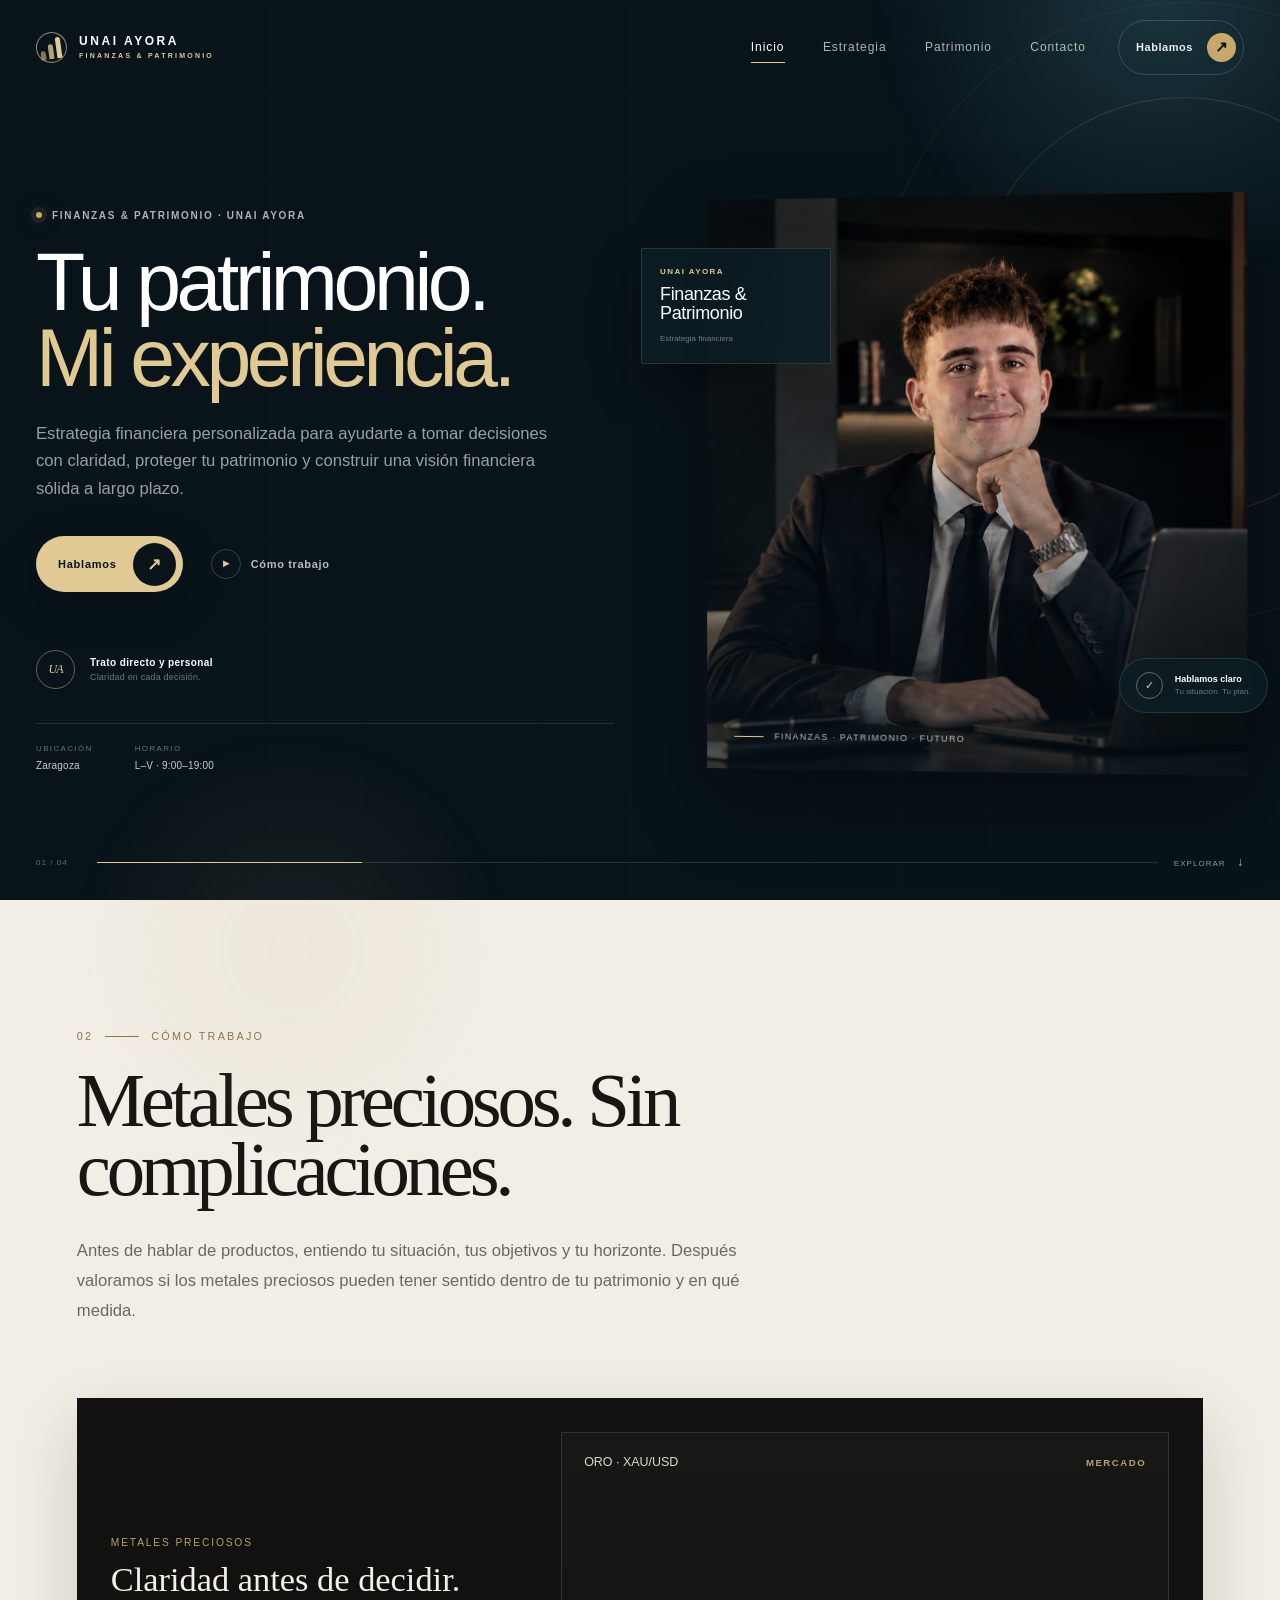
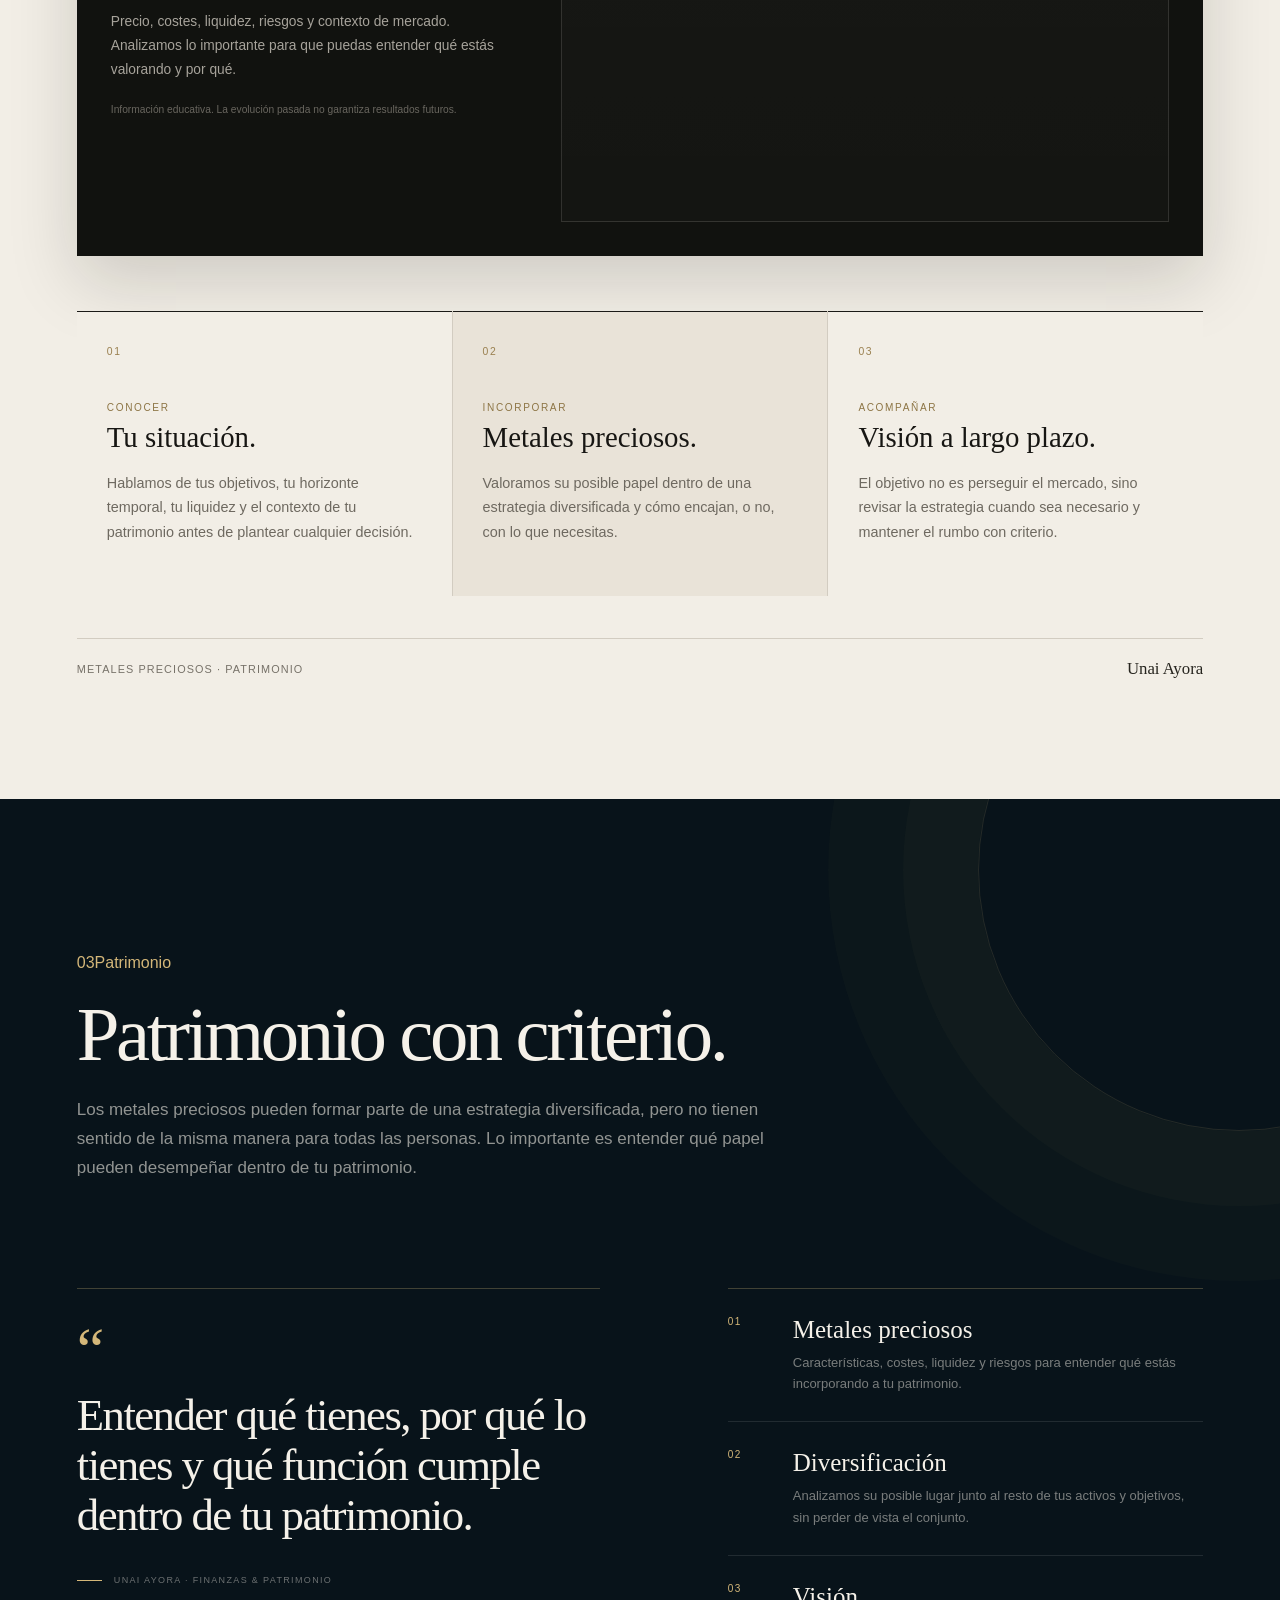
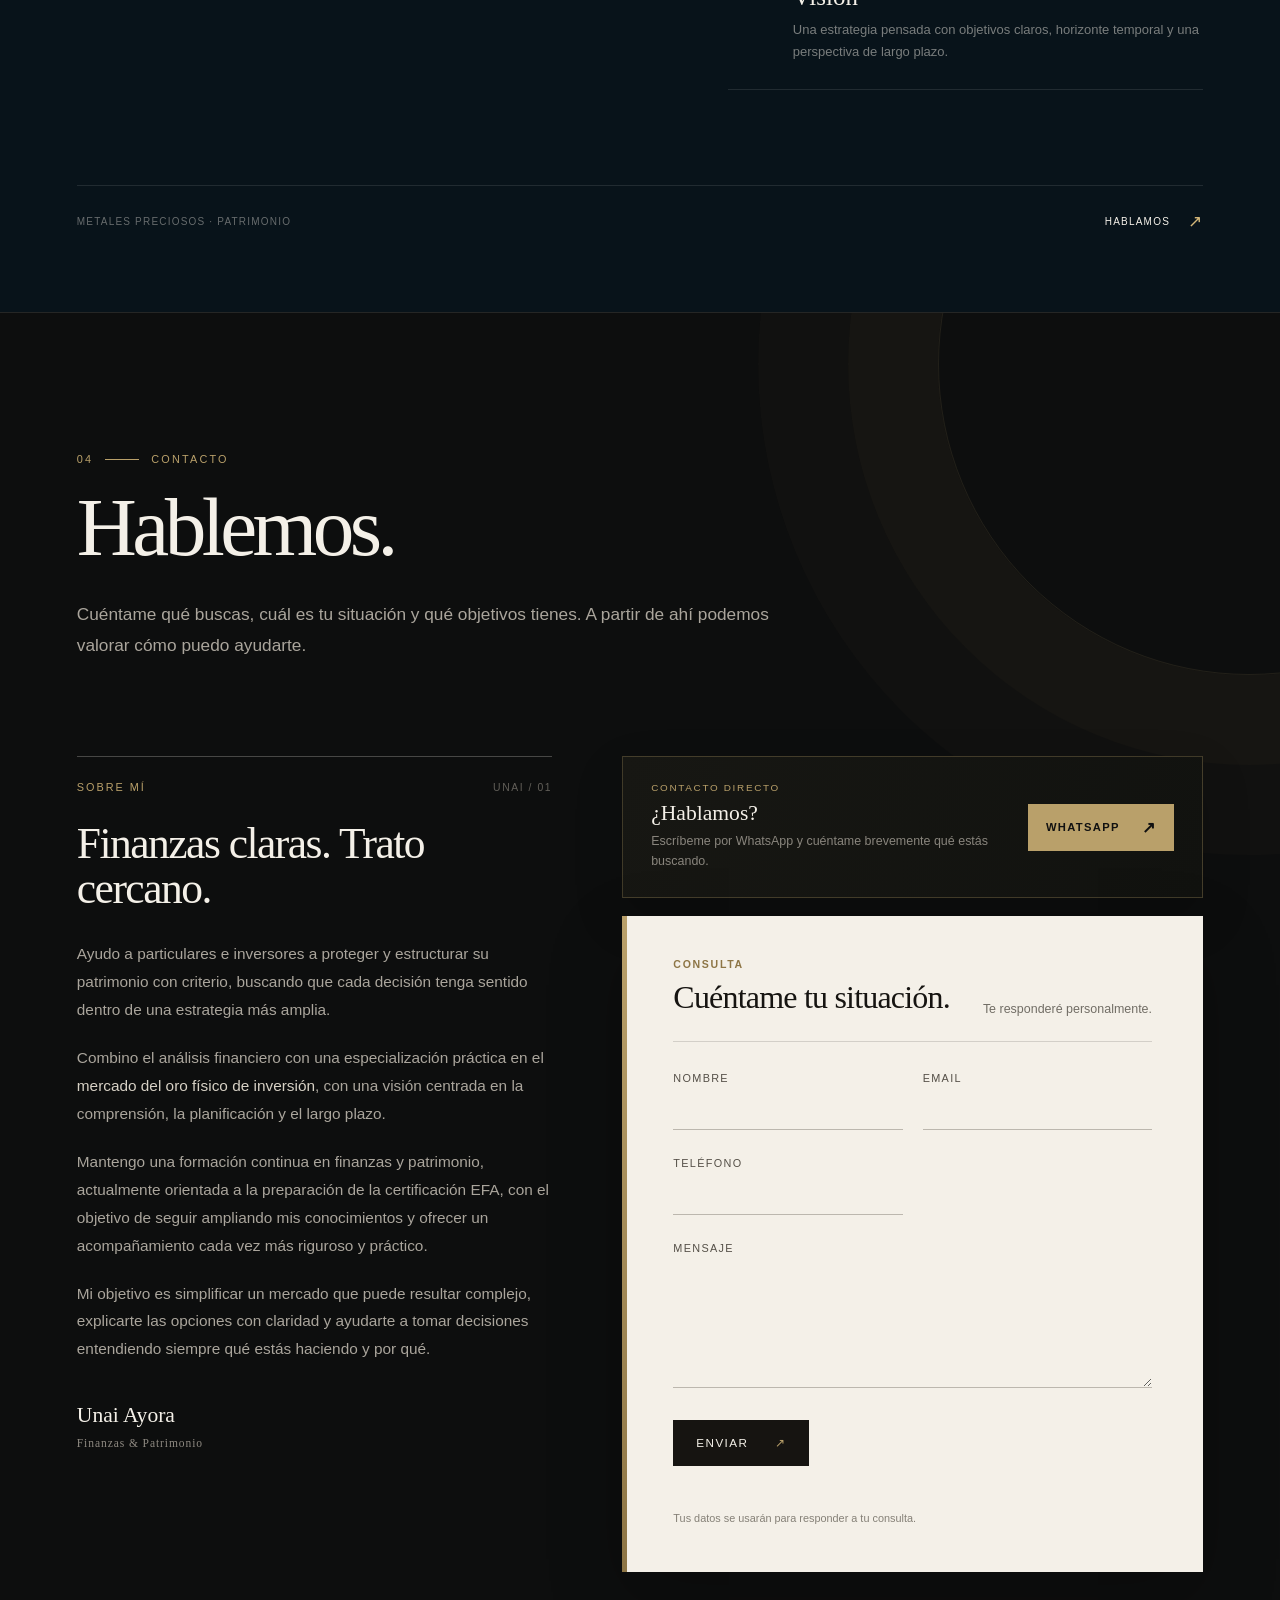
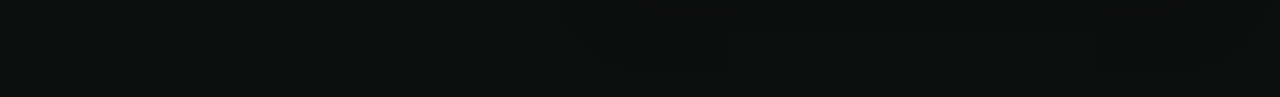
==== index.html @ b47acd5b "Update index.html" ====
<!DOCTYPE html>
 <html lang="es"><head>
   <meta charset="utf-8">
   <meta name="viewport" content="width=device-width, initial-scale=1">
  <link rel="icon" type="image/png" href="favicon.png">
  <meta name="description" content="Unai Ayora | Asesoramiento financiero y patrimonial en Zaragoza. Estrategia, patrimonio y metales preciosos con una visión clara y a largo plazo.">
<meta name="robots" content="index, follow">
<title>Unai Ayora | Asesoramiento Financiero y Patrimonial en Zaragoza</title>
   <link rel="stylesheet" href="style.css?__nv=68ccd3c342263212">
 </head>
 <body>
   <div class="page-shell">
     <header class="site-header" data-header="">
       <div class="nav-wrap">
         <a class="brand" href="#inicio" aria-label="Unai Ayora, Finanzas y Patrimonio, inicio">
           <span class="brand-mark" aria-hidden="true"><span></span><span></span><span></span></span>
           <span class="brand-copy"><strong>UNAI AYORA</strong><em>FINANZAS &amp; PATRIMONIO</em></span>
         </a>
 
         <nav class="desktop-nav" aria-label="Navegación principal">
           <a class="nav-link is-active" href="#inicio">Inicio</a>
           <a class="nav-link" href="#estrategia">Estrategia</a>
           <a class="nav-link" href="#patrimonio">Patrimonio</a>
           <a class="nav-link" href="#contacto">Contacto</a>
         </nav>
 
         <a class="nav-cta" href="#contacto">
           <span>Hablamos</span>
           <span class="cta-arrow" aria-hidden="true">↗</span>
         </a>
 
         <button class="menu-toggle" type="button" aria-label="Abrir menú" aria-expanded="false" aria-controls="mobile-menu">
           <span></span><span></span>
         </button>
       </div>
 
       <div class="mobile-menu" id="mobile-menu" aria-hidden="true">
         <a href="#inicio">Inicio</a>
         <a href="#estrategia">Estrategia</a>
         <a href="#patrimonio">Patrimonio</a>
         <a href="#contacto">Contacto</a>
         <a class="mobile-menu-cta" href="#contacto">Hablamos <span>↗</span></a>
       </div>
     </header>
 
     <main>
       <!-- NAHUI-SECTION:inicio START -->
 <section class="hero" id="inicio" aria-labelledby="hero-title"><div class="hero-glow hero-glow-one" aria-hidden="true"></div><div class="hero-glow hero-glow-two" aria-hidden="true"></div><div class="hero-grid" aria-hidden="true"></div><div class="hero-content"><div class="hero-copy"><div class="eyebrow reveal reveal-one"><span class="eyebrow-dot"></span><span>Finanzas &amp; patrimonio · Unai Ayora</span></div><h1 id="hero-title" class="reveal reveal-two">Tu patrimonio.<br><span>Mi experiencia.</span></h1><p class="hero-description reveal reveal-three">Estrategia financiera personalizada para ayudarte a tomar decisiones con claridad, proteger tu patrimonio y construir una visión financiera sólida a largo plazo.</p><div class="hero-actions reveal reveal-four"><a class="button button-primary" href="#contacto"><span>Hablamos</span><span class="button-icon" aria-hidden="true">↗</span></a><a class="text-link" href="#estrategia"><span class="play-dot" aria-hidden="true">▶</span><span>Cómo trabajo</span></a></div><div class="hero-proof reveal reveal-five"><div class="personal-signature" aria-hidden="true">UA</div><div class="proof-copy"><strong>Trato directo y personal</strong><span>Claridad en cada decisión.</span></div></div><div class="hero-info reveal reveal-five"><div><span>Ubicación</span><strong>Zaragoza</strong></div><div><span>Horario</span><strong>L–V · 9:00–19:00</strong></div></div></div><div class="hero-visual reveal reveal-visual"><div class="visual-frame"><img src="hero.png" alt="Profesional conversando de forma cercana con un cliente" loading="eager" fetchpriority="high"><div class="visual-shade" aria-hidden="true"></div><div class="visual-caption"><span class="caption-line"></span><span>Finanzas · Patrimonio · Futuro</span></div></div><div class="floating-card card-profile"><span class="profile-label">UNAI AYORA</span><strong>Finanzas &amp;<br>Patrimonio</strong><span class="profile-note">Estrategia financiera</span></div><div class="floating-card card-security"><span class="security-icon" aria-hidden="true">✓</span><div><strong>Hablamos claro</strong><span>Tu situación. Tu plan.</span></div></div><div class="visual-orbit orbit-one" aria-hidden="true"></div><div class="visual-orbit orbit-two" aria-hidden="true"></div></div></div><div class="hero-bottom reveal reveal-five"><span>01 / 04</span><div class="scroll-progress"><span></span></div><a href="#estrategia">Explorar <span>↓</span></a></div></section>
 <!-- NAHUI-SECTION:inicio END -->
 
 <!-- NAHUI-SECTION:estrategia START -->
<section id="estrategia" class="estrategia-section" aria-labelledby="estrategia-title">
  <div class="estrategia-shell">

    <div class="estrategia-header">
      <div class="estrategia-kicker">
        <span>02</span>
        <i></i>
        <span>Cómo trabajo</span>
      </div>

      <h2 id="estrategia-title">Metales preciosos. Sin complicaciones.</h2>

      <p>
        Antes de hablar de productos, entiendo tu situación, tus objetivos y tu horizonte.
        Después valoramos si los metales preciosos pueden tener sentido dentro de tu patrimonio
        y en qué medida.
      </p>
    </div>

    <div class="gold-market-card">

      <div class="gold-market-copy">
        <span class="market-label">METALES PRECIOSOS</span>

        <h3>Claridad antes de decidir.</h3>

        <p>
          Precio, costes, liquidez, riesgos y contexto de mercado.
          Analizamos lo importante para que puedas entender qué estás valorando y por qué.
        </p>

        <span class="market-note">
          Información educativa. La evolución pasada no garantiza resultados futuros.
        </span>
      </div>

      <div class="gold-chart">

        <div class="chart-head">
          <span>ORO · XAU/USD</span>
          <strong>MERCADO</strong>
        </div>

        <div class="tradingview-widget-container" style="height:100%;width:100%;">
          <div class="tradingview-widget-container__widget" style="height:100%;width:100%;"></div>

          <script type="text/javascript" src="https://s3.tradingview.com/external-embedding/embed-widget-advanced-chart.js" async>
          {
            "autosize": true,
            "symbol": "OANDA:XAUUSD",
            "interval": "W",
            "timezone": "Europe/Madrid",
            "theme": "dark",
            "style": "1",
            "locale": "es",
            "enable_publishing": false,
            "allow_symbol_change": false,
            "calendar": false,
            "hide_top_toolbar": true,
            "hide_legend": true,
            "hide_side_toolbar": true,
            "save_image": false,
            "withdateranges": false,
            "details": false,
            "hotlist": false,
            "news": false,
            "support_host": "https://www.tradingview.com"
          }
          </script>
        </div>

        <a class="chart-source" href="https://www.tradingview.com/symbols/XAUUSD/" target="_blank" rel="noopener noreferrer">
          Ver cotización completa ↗
        </a>

      </div>
    </div>

    <div class="strategy-grid">

      <article class="strategy-card">
        <span class="strategy-number">01</span>
        <p class="strategy-label">Conocer</p>
        <h3>Tu situación.</h3>
        <p>
          Hablamos de tus objetivos, tu horizonte temporal, tu liquidez y el contexto
          de tu patrimonio antes de plantear cualquier decisión.
        </p>
      </article>

      <article class="strategy-card strategy-card-featured">
        <span class="strategy-number">02</span>
        <p class="strategy-label">Incorporar</p>
        <h3>Metales preciosos.</h3>
        <p>
          Valoramos su posible papel dentro de una estrategia diversificada y cómo
          encajan, o no, con lo que necesitas.
        </p>
      </article>

      <article class="strategy-card">
        <span class="strategy-number">03</span>
        <p class="strategy-label">Acompañar</p>
        <h3>Visión a largo plazo.</h3>
        <p>
          El objetivo no es perseguir el mercado, sino revisar la estrategia cuando
          sea necesario y mantener el rumbo con criterio.
        </p>
      </article>

    </div>

    <div class="estrategia-footer">
      <span>Metales preciosos · Patrimonio</span>
      <strong>Unai Ayora</strong>
    </div>

  </div>
</section>
 <!-- NAHUI-SECTION:estrategia END -->
 
 
 
 <!-- NAHUI-SECTION:patrimonio START -->
 <section class="wealth-section" id="patrimonio" aria-labelledby="wealth-title"><div class="wealth-shell"><div class="wealth-intro"><div class="section-kicker section-kicker-light"><span>03</span><i></i><span>Patrimonio</span></div><h2 id="wealth-title">Patrimonio con criterio.</h2><p>Los metales preciosos pueden formar parte de una estrategia diversificada, pero no tienen sentido de la misma manera para todas las personas. Lo importante es entender qué papel pueden desempeñar dentro de tu patrimonio.</p></div><div class="wealth-layout"><div class="wealth-statement"><span class="statement-mark" aria-hidden="true">“</span><blockquote>Entender qué tienes, por qué lo tienes y qué función cumple dentro de tu patrimonio.</blockquote><div class="statement-author"><span></span><small>Unai Ayora · Finanzas &amp; Patrimonio</small></div></div><div class="wealth-pillars"><article class="wealth-pillar"><span>01</span><div><h3>Metales preciosos</h3><p>Características, costes, liquidez y riesgos para entender qué estás incorporando a tu patrimonio.</p></div></article><article class="wealth-pillar"><span>02</span><div><h3>Diversificación</h3><p>Analizamos su posible lugar junto al resto de tus activos y objetivos, sin perder de vista el conjunto.</p></div></article><article class="wealth-pillar"><span>03</span><div><h3>Visión</h3><p>Una estrategia pensada con objetivos claros, horizonte temporal y una perspectiva de largo plazo.</p></div></article></div></div><div class="wealth-bottom"><span>Metales preciosos · Patrimonio</span><a href="#contacto">Hablamos <b>↗</b></a></div></div></section>
 <!-- NAHUI-SECTION:patrimonio END -->
 
 
 
 <!-- NAHUI-SECTION:contacto START -->
 <section id="contacto" class="contacto-section" aria-labelledby="contacto-title"><div class="contacto-shell"><div class="contacto-heading"><div class="contacto-kicker"><span>04</span><i></i><span>Contacto</span></div><h2 id="contacto-title">Hablemos.</h2><p class="contacto-intro">Cuéntame qué buscas, cuál es tu situación y qué objetivos tienes. A partir de ahí podemos valorar cómo puedo ayudarte.</p></div><div class="contacto-grid"><article class="sobre-mi-card"><div class="sobre-mi-top"><p class="sobre-mi-label">Sobre mí</p><span class="sobre-mi-index">UNAI / 01</span></div><h3>Finanzas claras. Trato cercano.</h3><div class="bio-copy"><p>Ayudo a particulares e inversores a proteger y estructurar su patrimonio con criterio, buscando que cada decisión tenga sentido dentro de una estrategia más amplia.</p><p>Combino el análisis financiero con una especialización práctica en el <strong>mercado del oro físico de inversión</strong>, con una visión centrada en la comprensión, la planificación y el largo plazo.</p><p>Mantengo una formación continua en finanzas y patrimonio, actualmente orientada a la preparación de la certificación EFA, con el objetivo de seguir ampliando mis conocimientos y ofrecer un acompañamiento cada vez más riguroso y práctico.</p><p>Mi objetivo es simplificar un mercado que puede resultar complejo, explicarte las opciones con claridad y ayudarte a tomar decisiones entendiendo siempre qué estás haciendo y por qué.</p></div><div class="sobre-mi-signature">Unai Ayora<br><span>Finanzas &amp; Patrimonio</span></div></article><div class="contacto-right"><div class="direct-contact-card"><div><span class="direct-eyebrow">Contacto directo</span><strong>¿Hablamos?</strong><span class="direct-note">Escríbeme por WhatsApp y cuéntame brevemente qué estás buscando.</span></div><a class="whatsapp-button" href="https://wa.me/34615577982?text=Hola%20Unai%2C%20he%20visto%20tu%20web%20y%20me%20gustar%C3%ADa%20hablar%20contigo.%20Cuando%20te%20venga%20bien%2C%20podemos%20ponernos%20en%20contacto." target="_blank" rel="noopener noreferrer">WhatsApp <span aria-hidden="true">↗</span></a></div><div class="contacto-form-wrap"><div class="contacto-form-head"><div><span class="form-eyebrow">Consulta</span><h3>Cuéntame tu situación.</h3></div><span class="form-note">Te responderé personalmente.</span></div><form id="contacto-form" class="contacto-form" novalidate=""><div class="contacto-fields"><label>Nombre<input type="text" name="name" autocomplete="name" required=""></label><label>Email<input type="email" name="email" autocomplete="email" required=""></label><label>Teléfono<input type="tel" name="phone" autocomplete="tel" required=""></label><label class="contacto-message">Mensaje<textarea name="message" rows="5" required=""></textarea></label></div><input type="text" name="website" tabindex="-1" autocomplete="off" aria-hidden="true" class="contacto-honeypot"><button type="submit" class="contacto-submit">Enviar <span aria-hidden="true">↗</span></button><p class="contacto-status" id="contacto-status" role="status" aria-live="polite"></p><p class="contacto-legal">Tus datos se usarán para responder a tu consulta.</p></form></div></div></div></div></section>
 <!-- NAHUI-SECTION:contacto END -->
 
 </main>
   </div>
   <script type="application/ld+json">
{
  "@context": "https://schema.org",
  "@type": "FinancialService",
  "name": "Unai Ayora | Finanzas & Patrimonio",
  "url": "https://unaiayora.com/",
  "description": "Asesoramiento financiero y patrimonial en Zaragoza, con atención presencial y online.",
  "areaServed": {
    "@type": "City",
    "name": "Zaragoza"
  },
  "serviceType": [
    "Asesoramiento financiero",
    "Planificación patrimonial",
    "Metales preciosos"
  ]
}
</script>
   <script src="script.js"></script>

</body>
</html>
---- style.css ----
:root {
  --ink: #08131a;
  --ink-soft: #10232c;
  --cream: #f3f0e9;
  --paper: #fbfaf6;
  --white: #ffffff;
  --muted: #9da8aa;
  --muted-dark: #607076;
  --gold: #c8a86a;
  --gold-light: #e0c993;
  --line: rgba(255, 255, 255, .12);
  --ease: cubic-bezier(.22, 1, .36, 1);
  --ease-soft: cubic-bezier(.16, 1, .3, 1);
}

* { box-sizing: border-box; }
html { scroll-behavior: smooth; }
body {
  margin: 0;
  min-width: 320px;
  background: var(--ink);
  color: var(--white);
  font-family: Inter, ui-sans-serif, -apple-system, BlinkMacSystemFont, "Segoe UI", sans-serif;
  -webkit-font-smoothing: antialiased;
}
body, a, button { -webkit-tap-highlight-color: transparent; }
a { color: inherit; text-decoration: none; }
button { font: inherit; }

.page-shell { min-height: 100vh; overflow: hidden; background: var(--ink); }
.site-header {
  position: absolute;
  z-index: 30;
  inset: 0 0 auto;
  width: 100%;
  transition: background .4s ease, backdrop-filter .4s ease, border-color .4s ease;
  border-bottom: 1px solid transparent;
}
.site-header.is-scrolled {
  position: fixed;
  background: rgba(8, 19, 26, .82);
  backdrop-filter: blur(20px);
  border-bottom-color: rgba(255,255,255,.08);
}
.nav-wrap {
  width: min(1440px, calc(100% - 72px));
  min-height: 94px;
  margin: 0 auto;
  display: flex;
  align-items: center;
  justify-content: space-between;
  gap: 32px;
}
.brand { display: inline-flex; align-items: center; gap: 12px; flex-shrink: 0; }
.brand-mark { width: 31px; height: 31px; position: relative; display: inline-flex; align-items: flex-end; gap: 3px; padding: 3px; border: 1px solid rgba(224,201,147,.65); border-radius: 50%; transform: rotate(-8deg); }
.brand-mark span { width: 5px; display: block; border-radius: 4px 4px 1px 1px; background: var(--gold-light); }
.brand-mark span:nth-child(1) { height: 9px; opacity: .55; }
.brand-mark span:nth-child(2) { height: 15px; opacity: .78; }
.brand-mark span:nth-child(3) { height: 21px; }
.brand-copy { display: flex; flex-direction: column; line-height: 1; letter-spacing: .16em; }
.brand-copy strong { font-size: 12px; font-weight: 700; }
.brand-copy em { margin-top: 5px; font-style: normal; color: var(--gold-light); font-size: 7px; font-weight: 600; letter-spacing: .32em; }

.desktop-nav { display: flex; align-items: center; gap: clamp(22px, 3vw, 48px); margin-left: auto; }
.nav-link { position: relative; padding: 38px 0; color: rgba(255,255,255,.68); font-size: 12px; font-weight: 500; letter-spacing: .08em; transition: color .3s ease; }
.nav-link::after { content: ""; position: absolute; left: 0; right: 100%; bottom: 29px; height: 1px; background: var(--gold-light); transition: right .4s var(--ease); }
.nav-link:hover, .nav-link.is-active { color: #fff; }
.nav-link.is-active::after, .nav-link:hover::after { right: 0; }
.nav-cta { display: inline-flex; align-items: center; gap: 14px; padding: 12px 7px 12px 17px; border: 1px solid rgba(255,255,255,.16); border-radius: 999px; color: rgba(255,255,255,.92); font-size: 11px; font-weight: 600; letter-spacing: .05em; transition: border-color .3s ease, background .3s ease, transform .3s var(--ease); }
.nav-cta:hover { border-color: rgba(224,201,147,.55); background: rgba(255,255,255,.05); transform: translateY(-2px); }
.cta-arrow { width: 29px; height: 29px; display: grid; place-items: center; border-radius: 50%; background: var(--gold); color: var(--ink); font-size: 15px; transition: transform .35s var(--ease); }
.nav-cta:hover .cta-arrow { transform: rotate(45deg); }
.menu-toggle { display: none; width: 43px; height: 43px; border: 1px solid rgba(255,255,255,.16); border-radius: 50%; background: rgba(255,255,255,.04); color: white; align-items: center; justify-content: center; flex-direction: column; gap: 5px; cursor: pointer; }
.menu-toggle span { width: 15px; height: 1px; background: #fff; transition: transform .35s var(--ease); }
.menu-toggle.is-open span:first-child { transform: translateY(3px) rotate(45deg); }
.menu-toggle.is-open span:last-child { transform: translateY(-3px) rotate(-45deg); }
.mobile-menu { display: none; }

.hero { position: relative; min-height: 100svh; display: flex; align-items: center; padding: 135px 0 68px; isolation: isolate; }
.hero-content { position: relative; z-index: 4; width: min(1440px, calc(100% - 72px)); margin: 0 auto; display: grid; grid-template-columns: minmax(0, .93fr) minmax(480px, .87fr); align-items: center; gap: clamp(44px, 7vw, 116px); }
.hero-copy { padding: 20px 0 12px; }
.eyebrow { display: inline-flex; align-items: center; gap: 10px; color: rgba(255,255,255,.68); font-size: 10px; font-weight: 600; letter-spacing: .17em; text-transform: uppercase; }
.eyebrow-dot { width: 6px; height: 6px; border-radius: 50%; background: var(--gold); box-shadow: 0 0 0 5px rgba(200,168,106,.09), 0 0 18px rgba(200,168,106,.5); }
h1 { max-width: 760px; margin: 23px 0 23px; font-size: clamp(54px, 6.3vw, 98px); line-height: .94; font-weight: 450; letter-spacing: -.055em; }
h1 span { color: var(--gold-light); font-weight: 350; }
.hero-description { max-width: 535px; margin: 0; color: rgba(236,241,239,.64); font-size: clamp(15px, 1.3vw, 18px); line-height: 1.65; font-weight: 350; }
.hero-actions { display: flex; align-items: center; gap: 28px; margin-top: 34px; }
.button { display: inline-flex; align-items: center; gap: 16px; min-height: 56px; padding: 5px 7px 5px 22px; border-radius: 999px; font-size: 11px; font-weight: 700; letter-spacing: .07em; transition: transform .4s var(--ease), box-shadow .4s ease; }
.button-primary { background: var(--gold-light); color: var(--ink); box-shadow: 0 15px 45px rgba(0,0,0,.18); }
.button-primary:hover { transform: translateY(-4px); box-shadow: 0 20px 55px rgba(0,0,0,.3); }
.button-icon { width: 43px; height: 43px; display: grid; place-items: center; border-radius: 50%; background: var(--ink); color: var(--gold-light); font-size: 17px; transition: transform .4s var(--ease); }
.button-primary:hover .button-icon { transform: rotate(45deg); }
.text-link { display: inline-flex; align-items: center; gap: 10px; color: rgba(255,255,255,.72); font-size: 11px; font-weight: 600; letter-spacing: .06em; transition: color .3s ease; }
.text-link:hover { color: #fff; }
.play-dot { width: 30px; height: 30px; display: grid; place-items: center; border: 1px solid rgba(255,255,255,.2); border-radius: 50%; color: var(--gold-light); font-size: 8px; padding-left: 2px; transition: background .3s ease, transform .3s var(--ease); }
.text-link:hover .play-dot { background: rgba(255,255,255,.08); transform: scale(1.08); }
.hero-proof { display: flex; align-items: center; gap: 15px; margin-top: 65px; }
.proof-avatars { display: flex; padding-left: 2px; }
.avatar { width: 29px; height: 29px; margin-left: -5px; border: 2px solid var(--ink); border-radius: 50%; background-size: cover; background-position: center; }
.avatar:first-child { margin-left: 0; }
.avatar-a { background-image: url("https://images.pexels.com/photos/3769021/pexels-photo-3769021.jpeg?auto=compress&cs=tinysrgb&w=120&h=120&fit=crop"); }
.avatar-b { background-image: url("https://images.pexels.com/photos/2379004/pexels-photo-2379004.jpeg?auto=compress&cs=tinysrgb&w=120&h=120&fit=crop"); }
.avatar-c { background-image: url("https://images.pexels.com/photos/3769021/pexels-photo-3769021.jpeg?auto=compress&cs=tinysrgb&w=120&h=120&fit=crop"); filter: sepia(.25); }
.avatar-more { display: grid; place-items: center; background: #20333a; color: var(--gold-light); font-size: 10px; }
.proof-copy { display: flex; flex-direction: column; gap: 4px; }
.proof-copy strong { font-size: 10px; font-weight: 650; letter-spacing: .04em; }
.proof-copy span { color: rgba(255,255,255,.42); font-size: 9px; letter-spacing: .02em; }

.hero-visual { position: relative; min-height: min(660px, 67vh); display: flex; align-items: center; justify-content: flex-end; }
.visual-frame { position: relative; width: min(100%, 590px); height: min(620px, 64vh); min-height: 500px; overflow: hidden; border-radius: 2px; background: #17272e; box-shadow: 0 35px 80px rgba(0,0,0,.3); transform: perspective(1000px) rotateY(-3deg); transition: transform 1s var(--ease); }
.hero-visual:hover .visual-frame { transform: perspective(1000px) rotateY(0deg) translateY(-4px); }
.visual-frame img { width: 100%; height: 100%; display: block; object-fit: cover; object-position: 58% center; filter: saturate(.75) contrast(1.02); transform: scale(1.04); transition: transform 1.5s var(--ease), filter 1s ease; }
.hero-visual:hover .visual-frame img { transform: scale(1.08); filter: saturate(.88) contrast(1.03); }
.visual-shade { position: absolute; inset: 0; background: linear-gradient(180deg, rgba(8,19,26,.05) 30%, rgba(8,19,26,.68) 100%), linear-gradient(90deg, rgba(8,19,26,.22), transparent 45%); }
.visual-caption { position: absolute; right: 28px; bottom: 28px; left: 28px; display: flex; align-items: center; gap: 11px; color: rgba(255,255,255,.72); font-size: 9px; letter-spacing: .15em; text-transform: uppercase; }
.caption-line { width: 30px; height: 1px; background: var(--gold-light); }
.floating-card { position: absolute; z-index: 3; border: 1px solid rgba(255,255,255,.12); background: rgba(12,29,36,.88); backdrop-filter: blur(18px); box-shadow: 0 22px 50px rgba(0,0,0,.3); }
.card-growth { top: 11%; left: -62px; width: 205px; padding: 17px 18px 14px; border-radius: 2px; animation: float-a 6s ease-in-out infinite; }
.card-topline { display: flex; justify-content: space-between; align-items: center; color: rgba(255,255,255,.46); font-size: 8px; letter-spacing: .12em; text-transform: uppercase; }
.status-dot { width: 5px; height: 5px; border-radius: 50%; background: #9bc2a3; box-shadow: 0 0 10px #9bc2a3; }
.card-growth strong { display: block; margin-top: 10px; color: var(--gold-light); font-size: 31px; line-height: 1; font-weight: 450; letter-spacing: -.04em; }
.card-growth > span { display: block; margin-top: 5px; color: rgba(255,255,255,.4); font-size: 8px; }
.mini-chart { display: flex; align-items: flex-end; gap: 4px; height: 26px; margin-top: 12px; }
.mini-chart span { width: 100%; border-radius: 2px 2px 0 0; background: linear-gradient(180deg, rgba(224,201,147,.85), rgba(224,201,147,.12)); }
.mini-chart span:nth-child(1) { height: 30%; }.mini-chart span:nth-child(2) { height: 44%; }.mini-chart span:nth-child(3) { height: 37%; }.mini-chart span:nth-child(4) { height: 57%; }.mini-chart span:nth-child(5) { height: 50%; }.mini-chart span:nth-child(6) { height: 75%; }.mini-chart span:nth-child(7) { height: 100%; }
.card-security { right: -24px; bottom: 12%; display: flex; align-items: center; gap: 12px; padding: 13px 16px; border-radius: 999px; animation: float-b 7s ease-in-out infinite; }
.security-icon { width: 27px; height: 27px; display: grid; place-items: center; border: 1px solid rgba(224,201,147,.45); border-radius: 50%; color: var(--gold-light); font-size: 11px; }
.card-security div { display: flex; flex-direction: column; gap: 3px; }
.card-security strong { font-size: 9px; font-weight: 650; }
.card-security span:not(.security-icon) { color: rgba(255,255,255,.4); font-size: 8px; }
.visual-orbit { position: absolute; z-index: -1; border: 1px solid rgba(224,201,147,.16); border-radius: 50%; pointer-events: none; }
.orbit-one { width: 420px; height: 420px; right: -150px; top: -85px; }
.orbit-two { width: 620px; height: 620px; right: -255px; top: -180px; border-color: rgba(224,201,147,.07); }

.hero-glow { position: absolute; z-index: -3; border-radius: 50%; pointer-events: none; filter: blur(3px); }
.hero-glow-one { width: 600px; height: 600px; top: -300px; right: -180px; background: radial-gradient(circle, rgba(41,79,88,.55), transparent 67%); }
.hero-glow-two { width: 480px; height: 480px; bottom: -290px; left: 4%; background: radial-gradient(circle, rgba(200,168,106,.09), transparent 65%); }
.hero-grid { position: absolute; inset: 0; z-index: -2; opacity: .23; background-image: linear-gradient(rgba(255,255,255,.04) 1px, transparent 1px), linear-gradient(90deg, rgba(255,255,255,.04) 1px, transparent 1px); background-size: 90px 90px; mask-image: linear-gradient(90deg, transparent, #000 20%, #000 80%, transparent); }

.hero-bottom { position: absolute; z-index: 4; left: max(36px, calc((100% - 1440px) / 2)); right: max(36px, calc((100% - 1440px) / 2)); bottom: 31px; display: grid; grid-template-columns: 45px 1fr auto; align-items: center; gap: 16px; color: rgba(255,255,255,.38); font-size: 8px; letter-spacing: .13em; text-transform: uppercase; }
.scroll-progress { height: 1px; background: rgba(255,255,255,.12); }
.scroll-progress span { display: block; width: 25%; height: 1px; background: var(--gold-light); }
.hero-bottom a { color: rgba(255,255,255,.56); transition: color .3s ease; }
.hero-bottom a:hover { color: #fff; }
.hero-bottom a span { margin-left: 8px; color: var(--gold-light); font-size: 12px; }

.reveal { opacity: 0; transform: translateY(25px); animation: reveal-up 1s var(--ease) forwards; }
.reveal-one { animation-delay: .15s; }.reveal-two { animation-delay: .27s; }.reveal-three { animation-delay: .4s; }.reveal-four { animation-delay: .53s; }.reveal-five { animation-delay: .67s; }
.reveal-visual { opacity: 0; transform: translateX(45px) scale(.98); animation: reveal-visual 1.2s var(--ease) .3s forwards; }
@keyframes reveal-up { to { opacity: 1; transform: translateY(0); } }
@keyframes reveal-visual { to { opacity: 1; transform: translateX(0) scale(1); } }
@keyframes float-a { 0%,100% { transform: translateY(0) rotate(0); } 50% { transform: translateY(-9px) rotate(.6deg); } }
@keyframes float-b { 0%,100% { transform: translateY(0); } 50% { transform: translateY(8px); } }

@media (max-width: 1120px) {
  .nav-wrap, .hero-content { width: min(100% - 48px, 1440px); }
  .desktop-nav { gap: 24px; }
  .nav-cta { display: none; }
  .hero-content { grid-template-columns: minmax(0, .9fr) minmax(390px, .8fr); gap: 45px; }
  .card-growth { left: -28px; }
  .card-security { right: -12px; }
}

@media (max-width: 820px) {
  .nav-wrap { min-height: 78px; }
  .desktop-nav { display: none; }
  .menu-toggle { display: flex; }
  .mobile-menu { position: absolute; top: 78px; left: 16px; right: 16px; display: flex; flex-direction: column; padding: 10px; border: 1px solid rgba(255,255,255,.1); border-radius: 4px; background: rgba(8,19,26,.96); backdrop-filter: blur(22px); box-shadow: 0 25px 70px rgba(0,0,0,.3); opacity: 0; pointer-events: none; transform: translateY(-8px); transition: opacity .3s ease, transform .4s var(--ease); }
  .mobile-menu.is-open { opacity: 1; pointer-events: auto; transform: translateY(0); }
  .mobile-menu a { padding: 15px 14px; color: rgba(255,255,255,.72); font-size: 12px; border-bottom: 1px solid rgba(255,255,255,.06); }
  .mobile-menu a:last-child { border-bottom: 0; }
  .mobile-menu-cta { margin-top: 6px; color: var(--ink) !important; background: var(--gold-light); border-radius: 2px; font-weight: 700; }
  .mobile-menu-cta span { float: right; font-size: 16px; }
  .hero { padding: 115px 0 72px; align-items: flex-start; }
  .hero-content { grid-template-columns: 1fr; width: min(100% - 40px, 680px); gap: 58px; }
  h1 { font-size: clamp(50px, 12vw, 78px); }
  .hero-description { max-width: 590px; }
  .hero-proof { margin-top: 46px; }
  .hero-visual { width: calc(100% + 20px); margin-left: -10px; min-height: 480px; }
  .visual-frame { width: 100%; height: min(620px, 65vh); min-height: 480px; transform: none; }
  .hero-visual:hover .visual-frame { transform: none; }
  .card-growth { left: -8px; top: 8%; }
  .card-security { right: -8px; bottom: 10%; }
  .hero-bottom { display: none; }
}

@media (max-width: 520px) {
  .nav-wrap { width: calc(100% - 32px); }
  .hero-content { width: calc(100% - 32px); }
  .hero { padding-top: 108px; }
  .eyebrow { font-size: 8px; }
  h1 { margin-top: 18px; font-size: clamp(46px, 14vw, 66px); }
  .hero-description { font-size: 14px; line-height: 1.6; }
  .hero-actions { align-items: flex-start; flex-direction: column; gap: 20px; margin-top: 28px; }
  .button { width: max-content; }
  .hero-proof { align-items: flex-start; }
  .proof-copy span { max-width: 220px; line-height: 1.4; }
  .hero-visual { min-height: 390px; margin-top: -4px; }
  .visual-frame { min-height: 390px; height: 54vh; }
  .card-growth { width: 174px; left: -5px; padding: 13px 14px 11px; }
  .card-growth strong { font-size: 26px; }
  .card-security { right: -5px; max-width: 205px; padding: 10px 12px; }
  .card-security strong { font-size: 8px; }
  .card-security span:not(.security-icon) { font-size: 7px; }
  .visual-caption { right: 17px; bottom: 18px; left: 17px; font-size: 7px; }
  .orbit-one { width: 300px; height: 300px; right: -140px; top: -50px; }
  .orbit-two { width: 460px; height: 460px; right: -220px; top: -130px; }
}

@media (prefers-reduced-motion: reduce) {
  html { scroll-behavior: auto; }
  *, *::before, *::after { animation-duration: .01ms !important; animation-iteration-count: 1 !important; transition-duration: .01ms !important; }
}



/* NAHUI-SECTION:estrategia START */
/* NAHUI-SECTION:estrategia START */
.estrategia-section{
  background:#f2eee6;
  color:#171613;
  padding:130px 6vw 120px
}

.estrategia-shell{
  max-width:1240px;
  margin:0 auto
}

.estrategia-header{
  max-width:820px
}

.estrategia-kicker{
  display:flex;
  align-items:center;
  gap:12px;
  margin-bottom:24px;
  color:#8d7545;
  font-size:.68rem;
  letter-spacing:.2em;
  text-transform:uppercase
}

.estrategia-kicker i{
  width:34px;
  height:1px;
  background:#8d7545
}

.estrategia-header h2{
  margin:0;
  font-family:Georgia,"Times New Roman",serif;
  font-size:clamp(3rem,6vw,6rem);
  font-weight:400;
  letter-spacing:-.055em;
  line-height:.9
}

.estrategia-header>p{
  max-width:720px;
  margin:32px 0 0;
  color:#6d685f;
  font-size:1.04rem;
  line-height:1.8
}

/* BLOQUE MERCADO */
.gold-market-card{
  display:grid;
  grid-template-columns:.8fr 1.2fr;
  gap:45px;
  margin-top:72px;
  padding:34px;
  background:#11120f;
  color:#f4f0e8;
  box-shadow:0 25px 65px rgba(17,18,15,.16)
}

.gold-market-copy{
  display:flex;
  flex-direction:column;
  justify-content:center
}

.market-label{
  color:#b9a06a;
  font-size:.64rem;
  letter-spacing:.18em
}

.gold-market-copy h3{
  margin:14px 0 14px;
  font-family:Georgia,serif;
  font-size:2.15rem;
  font-weight:400;
  line-height:1
}

.gold-market-copy p{
  margin:0;
  color:#a7a39b;
  font-size:.86rem;
  line-height:1.75
}

.market-note{
  margin-top:20px;
  color:#69665f;
  font-size:.64rem;
  line-height:1.5
}

/* GRÁFICO TRADINGVIEW */
.gold-chart{
  min-height:390px;
  padding:22px 22px 18px;
  border:1px solid rgba(244,240,232,.13);
  background:linear-gradient(
    180deg,
    rgba(255,255,255,.025),
    rgba(255,255,255,.01)
  );
  overflow:hidden
}

.chart-head{
  display:flex;
  justify-content:space-between;
  align-items:center;
  margin-bottom:14px;
  color:#ddd7ca;
  font-size:.78rem
}

.chart-head strong{
  color:#b9a06a;
  font-size:.6rem;
  letter-spacing:.16em
}

/* CONTENEDOR DEL GRÁFICO REAL */
.tradingview-widget-container{
  width:100%;
  height:320px;
  overflow:hidden
}

.tradingview-widget-container__widget{
  width:100%;
  height:100%
}

/* ENLACE A TRADINGVIEW */
.chart-source{
  display:block;
  margin-top:12px;
  color:#b9a06a;
  text-decoration:none;
  font-size:.61rem;
  letter-spacing:.08em;
  transition:opacity .2s ease
}

.chart-source:hover{
  opacity:.7
}

/* TARJETAS */
.strategy-grid{
  display:grid;
  grid-template-columns:repeat(3,1fr);
  gap:1px;
  margin-top:55px;
  background:#d2ccc1
}

.strategy-card{
  background:#f2eee6;
  padding:34px 30px 38px;
  min-height:285px;
  border-top:1px solid #1b1a17
}

.strategy-card-featured{
  background:#e9e3d8
}

.strategy-number{
  display:block;
  color:#9a8050;
  font-size:.65rem;
  letter-spacing:.15em
}

.strategy-label{
  margin:45px 0 10px;
  color:#8d7545;
  font-size:.63rem;
  letter-spacing:.16em;
  text-transform:uppercase
}

.strategy-card h3{
  margin:0 0 18px;
  font-family:Georgia,serif;
  font-size:1.8rem;
  font-weight:400;
  line-height:1.03
}

.strategy-card>p:last-child{
  margin:0;
  color:#6e6960;
  font-size:.9rem;
  line-height:1.7
}

/* PIE */
.estrategia-footer{
  display:flex;
  justify-content:space-between;
  align-items:center;
  margin-top:42px;
  padding-top:20px;
  border-top:1px solid #d2ccc1;
  color:#777269;
  font-size:.68rem;
  letter-spacing:.1em;
  text-transform:uppercase
}

.estrategia-footer strong{
  font-family:Georgia,serif;
  color:#27251f;
  font-size:1.05rem;
  letter-spacing:0;
  text-transform:none;
  font-weight:400
}

/* TABLET */
@media(max-width:900px){

  .estrategia-section{
    padding:100px 6vw
  }

  .gold-market-card{
    grid-template-columns:1fr;
    gap:25px
  }

  .gold-chart{
    min-height:360px
  }

  .tradingview-widget-container{
    height:300px
  }

  .strategy-grid{
    grid-template-columns:1fr
  }

  .strategy-card{
    min-height:auto
  }

  .estrategia-footer{
    gap:20px;
    align-items:flex-start;
    flex-direction:column
  }
}

/* MÓVIL */
@media(max-width:600px){

  .gold-market-card{
    padding:22px
  }

  .gold-market-copy h3{
    font-size:1.85rem
  }

  .gold-chart{
    padding:16px;
    min-height:330px
  }

  .tradingview-widget-container{
    height:270px
  }
}

/* NAHUI-SECTION:estrategia END */
/* NAHUI-SECTION:estrategia END */

/* NAHUI-SECTION:patrimonio START */
.wealth-section{position:relative;padding:155px 6vw 80px;background:#08131a;color:#f5f1e9;overflow:hidden}.wealth-section:after{content:"";position:absolute;width:520px;height:520px;right:-220px;top:-190px;border:1px solid rgba(213,185,123,.14);border-radius:50%;box-shadow:0 0 0 75px rgba(213,185,123,.025),0 0 0 150px rgba(213,185,123,.018);pointer-events:none}.wealth-shell{position:relative;z-index:1;max-width:1240px;margin:0 auto}.section-kicker-light{color:#d4b779}.section-kicker-light i{background:#9e814c}.wealth-intro{max-width:850px}.wealth-intro h2{margin:25px 0 22px;font-family:Georgia,'Times New Roman',serif;font-size:clamp(45px,6vw,78px);font-weight:400;line-height:1;letter-spacing:-.045em}.wealth-intro>p{max-width:720px;margin:0;color:rgba(245,241,233,.58);font-size:17px;line-height:1.7}.wealth-layout{display:grid;grid-template-columns:1.1fr 1fr;gap:10vw;margin-top:105px;align-items:start}.wealth-statement{padding:20px 0 0;border-top:1px solid rgba(213,185,123,.28)}.statement-mark{display:block;margin-top:25px;color:#d4b779;font-family:Georgia,serif;font-size:62px;line-height:.5}.wealth-statement blockquote{max-width:590px;margin:25px 0 35px;font-family:Georgia,'Times New Roman',serif;font-size:clamp(31px,3.5vw,48px);font-weight:400;line-height:1.12;letter-spacing:-.035em}.statement-author{display:flex;align-items:center;gap:12px;color:rgba(245,241,233,.42)}.statement-author span{width:25px;height:1px;background:#d4b779}.statement-author small{font-size:9px;letter-spacing:.15em;text-transform:uppercase}.wealth-pillars{border-top:1px solid rgba(213,185,123,.28)}.wealth-pillar{display:grid;grid-template-columns:45px 1fr;gap:20px;padding:27px 0;border-bottom:1px solid rgba(255,255,255,.1)}.wealth-pillar>span{color:#d4b779;font-size:10px;letter-spacing:.15em}.wealth-pillar h3{margin:0 0 8px;font-family:Georgia,serif;font-size:25px;font-weight:400}.wealth-pillar p{margin:0;color:rgba(245,241,233,.48);font-size:13px;line-height:1.65}.wealth-bottom{display:flex;align-items:center;justify-content:space-between;margin-top:95px;padding-top:25px;border-top:1px solid rgba(255,255,255,.1);color:rgba(245,241,233,.4);font-size:10px;letter-spacing:.12em;text-transform:uppercase}.wealth-bottom a{display:inline-flex;align-items:center;gap:18px;color:#f5f1e9;text-decoration:none}.wealth-bottom b{color:#d4b779;font-size:17px;font-weight:400}.wealth-bottom a:hover{color:#d4b779}@media(max-width:900px){.wealth-section{padding:110px 6vw 65px}.wealth-layout{grid-template-columns:1fr;gap:70px;margin-top:75px}.wealth-bottom{margin-top:65px}}@media(max-width:520px){.wealth-section{padding:90px 22px 55px}.wealth-intro h2{font-size:44px}.wealth-intro>p{font-size:15px}.wealth-layout{margin-top:60px}.wealth-statement blockquote{font-size:32px}.wealth-bottom{align-items:flex-start;gap:22px;flex-direction:column}}
/* NAHUI-SECTION:patrimonio END */

/* NAHUI-SECTION:contacto START */
.contacto-section{position:relative;background:#0d0e0e;color:#f4f0e8;padding:140px 6vw 125px;border-top:1px solid rgba(244,240,232,.1);overflow:hidden}.contacto-section:before{content:"";position:absolute;width:620px;height:620px;right:-280px;top:-260px;border:1px solid rgba(185,160,106,.12);border-radius:50%;box-shadow:0 0 0 90px rgba(185,160,106,.025),0 0 0 180px rgba(185,160,106,.018);pointer-events:none}.contacto-shell{position:relative;max-width:1240px;margin:0 auto}.contacto-kicker{display:flex;align-items:center;gap:12px;margin:0 0 25px;color:#b9a06a;font-size:.68rem;letter-spacing:.2em;text-transform:uppercase}.contacto-kicker i{width:34px;height:1px;background:#b9a06a}.contacto-heading{max-width:850px}.contacto-heading h2{margin:0;font-family:Georgia,"Times New Roman",serif;font-size:clamp(3.2rem,6.5vw,6.4rem);font-weight:400;letter-spacing:-.055em;line-height:.9}.contacto-intro{max-width:720px;margin:34px 0 0;color:#aaa59c;font-size:1.08rem;line-height:1.8}.contacto-grid{display:grid;grid-template-columns:minmax(0,.9fr) minmax(0,1.1fr);gap:70px;margin-top:95px;align-items:start}.sobre-mi-card{border-top:1px solid rgba(244,240,232,.25);padding-top:24px}.sobre-mi-top{display:flex;align-items:center;justify-content:space-between;gap:20px}.sobre-mi-label{margin:0;color:#b9a06a;font-size:.68rem;letter-spacing:.18em;text-transform:uppercase}.sobre-mi-index{color:#625f59;font-size:.65rem;letter-spacing:.15em}.sobre-mi-card h3{margin:28px 0 30px;font-family:Georgia,"Times New Roman",serif;font-size:clamp(2rem,3.4vw,3.1rem);font-weight:400;line-height:1.02;letter-spacing:-.035em}.bio-copy p{color:#aaa59c;font-size:.96rem;line-height:1.82;margin:0 0 20px}.bio-copy strong{color:#d7d1c5;font-weight:500}.bio-copy em{color:#c4a76d}.sobre-mi-signature{margin-top:40px;color:#f4f0e8;font-family:Georgia,serif;font-size:1.35rem;line-height:1.15}.sobre-mi-signature span{color:#8f8a82;font-size:.72rem;letter-spacing:.08em}.contacto-right{display:grid;gap:18px}.direct-contact-card{display:flex;align-items:center;justify-content:space-between;gap:28px;padding:25px 28px;background:linear-gradient(110deg,#171713,#11120f);border:1px solid rgba(185,160,106,.28);box-shadow:0 20px 50px rgba(0,0,0,.16)}.direct-eyebrow{display:block;margin-bottom:8px;color:#b9a06a;font-size:.62rem;letter-spacing:.17em;text-transform:uppercase}.direct-contact-card strong{display:block;font-family:Georgia,serif;font-size:1.35rem;font-weight:400}.direct-note{display:block;margin-top:6px;color:#89857d;font-size:.78rem;line-height:1.6}.whatsapp-button{flex:0 0 auto;display:inline-flex;align-items:center;gap:22px;padding:14px 18px;background:#b9a06a;color:#111;text-decoration:none;font-size:.7rem;font-weight:700;letter-spacing:.12em;text-transform:uppercase;transition:transform .2s ease,background .2s ease}.whatsapp-button:hover{background:#d0b879;transform:translateY(-2px)}.whatsapp-button span{font-size:1rem}.contacto-form-wrap{position:relative;background:#f4f0e8;color:#161411;padding:42px clamp(26px,4vw,52px) 46px;box-shadow:0 28px 70px rgba(0,0,0,.22)}.contacto-form-wrap:before{content:"";position:absolute;left:0;top:0;width:5px;height:100%;background:linear-gradient(#b9a06a,#8d7545)}.contacto-form-head{display:flex;align-items:end;justify-content:space-between;gap:25px;border-bottom:1px solid rgba(22,20,17,.15);padding-bottom:25px;margin-bottom:30px}.form-eyebrow{display:block;color:#8d7545;font-size:.66rem;font-weight:700;letter-spacing:.16em;text-transform:uppercase}.contacto-form-head h3{margin:9px 0 0;font-family:Georgia,"Times New Roman",serif;font-size:2rem;font-weight:400;letter-spacing:-.025em}.form-note{color:#716d65;font-size:.78rem}.contacto-fields{display:grid;grid-template-columns:1fr 1fr;gap:27px 20px}.contacto-fields label{display:flex;flex-direction:column;gap:9px;color:#555048;font-size:.68rem;letter-spacing:.12em;text-transform:uppercase}.contacto-fields input,.contacto-fields textarea{width:100%;border:0;border-bottom:1px solid #bcb7ae;background:transparent;color:#161411;padding:9px 0;font:inherit;font-size:1rem;letter-spacing:0;text-transform:none;outline:none;border-radius:0}.contacto-fields textarea{resize:vertical;min-height:125px}.contacto-fields input:focus,.contacto-fields textarea:focus{border-bottom-color:#8d7545}.contacto-message{grid-column:1/-1}.contacto-submit{margin-top:32px;border:0;background:#161411;color:#f4f0e8;padding:16px 23px;font:inherit;font-size:.73rem;letter-spacing:.12em;text-transform:uppercase;cursor:pointer;transition:transform .25s ease,background .25s ease}.contacto-submit:hover{background:#2b2822;transform:translateY(-2px)}.contacto-submit:disabled{opacity:.6;cursor:wait;transform:none}.contacto-submit span{margin-left:22px;color:#b9a06a}.contacto-status{min-height:22px;margin:14px 0 0;font-size:.82rem;color:#625d55}.contacto-legal{margin:8px 0 0;color:#858077;font-size:.68rem;line-height:1.5}.contacto-honeypot{position:absolute!important;left:-9999px!important;width:1px!important;height:1px!important;opacity:0!important}@media(max-width:900px){.contacto-section{padding:105px 6vw}.contacto-grid{grid-template-columns:1fr;gap:65px;margin-top:70px}.direct-contact-card{align-items:flex-start;flex-direction:column}.whatsapp-button{width:100%;justify-content:space-between}.contacto-form-head{align-items:flex-start}.sobre-mi-card h3{max-width:680px}}@media(max-width:600px){.contacto-section{padding:85px 6vw}.contacto-heading h2{font-size:3.25rem}.contacto-intro{font-size:.98rem}.contacto-fields{grid-template-columns:1fr}.contacto-message{grid-column:auto}.contacto-form-head{display:block}.form-note{display:block;margin-top:10px}.contacto-form-wrap{padding:32px 23px 36px}.contacto-submit{width:100%}}
/* NAHUI-SECTION:contacto END */

/* NAHUI-SECTION:inicio START */
.card-profile{top:11%;left:-62px;width:190px;padding:18px;border-radius:2px;animation:float-a 6s ease-in-out infinite}.profile-label{display:block;color:var(--gold-light);font-size:8px;font-weight:700;letter-spacing:.18em}.card-profile strong{display:block;margin-top:9px;color:#fff;font-size:18px;line-height:1.05;font-weight:450;letter-spacing:-.02em}.profile-note{display:block;margin-top:10px;color:rgba(255,255,255,.43);font-size:8px;line-height:1.45}.personal-signature{width:39px;height:39px;display:grid;place-items:center;border:1px solid rgba(224,201,147,.45);border-radius:50%;color:var(--gold-light);font-family:Georgia,serif;font-size:12px;font-style:italic;letter-spacing:-.08em}.hero-proof{margin-top:58px}.hero-info{display:flex;gap:42px;margin-top:34px;padding-top:20px;border-top:1px solid rgba(255,255,255,.12)}.hero-info div{display:flex;flex-direction:column;gap:7px}.hero-info span{color:rgba(255,255,255,.4);font-size:8px;letter-spacing:.17em;text-transform:uppercase}.hero-info strong{color:rgba(255,255,255,.78);font-size:10px;font-weight:500;letter-spacing:.02em}@media(max-width:1120px){.card-profile{left:-28px}}@media(max-width:820px){.card-profile{left:-8px;top:8%}.hero-info{gap:22px;flex-wrap:wrap}}@media(max-width:520px){.card-profile{width:165px;left:-5px;padding:14px}.card-profile strong{font-size:16px}.hero-proof{margin-top:43px}.hero-info{display:grid;grid-template-columns:1fr;gap:16px}}
/* NAHUI-SECTION:inicio END */
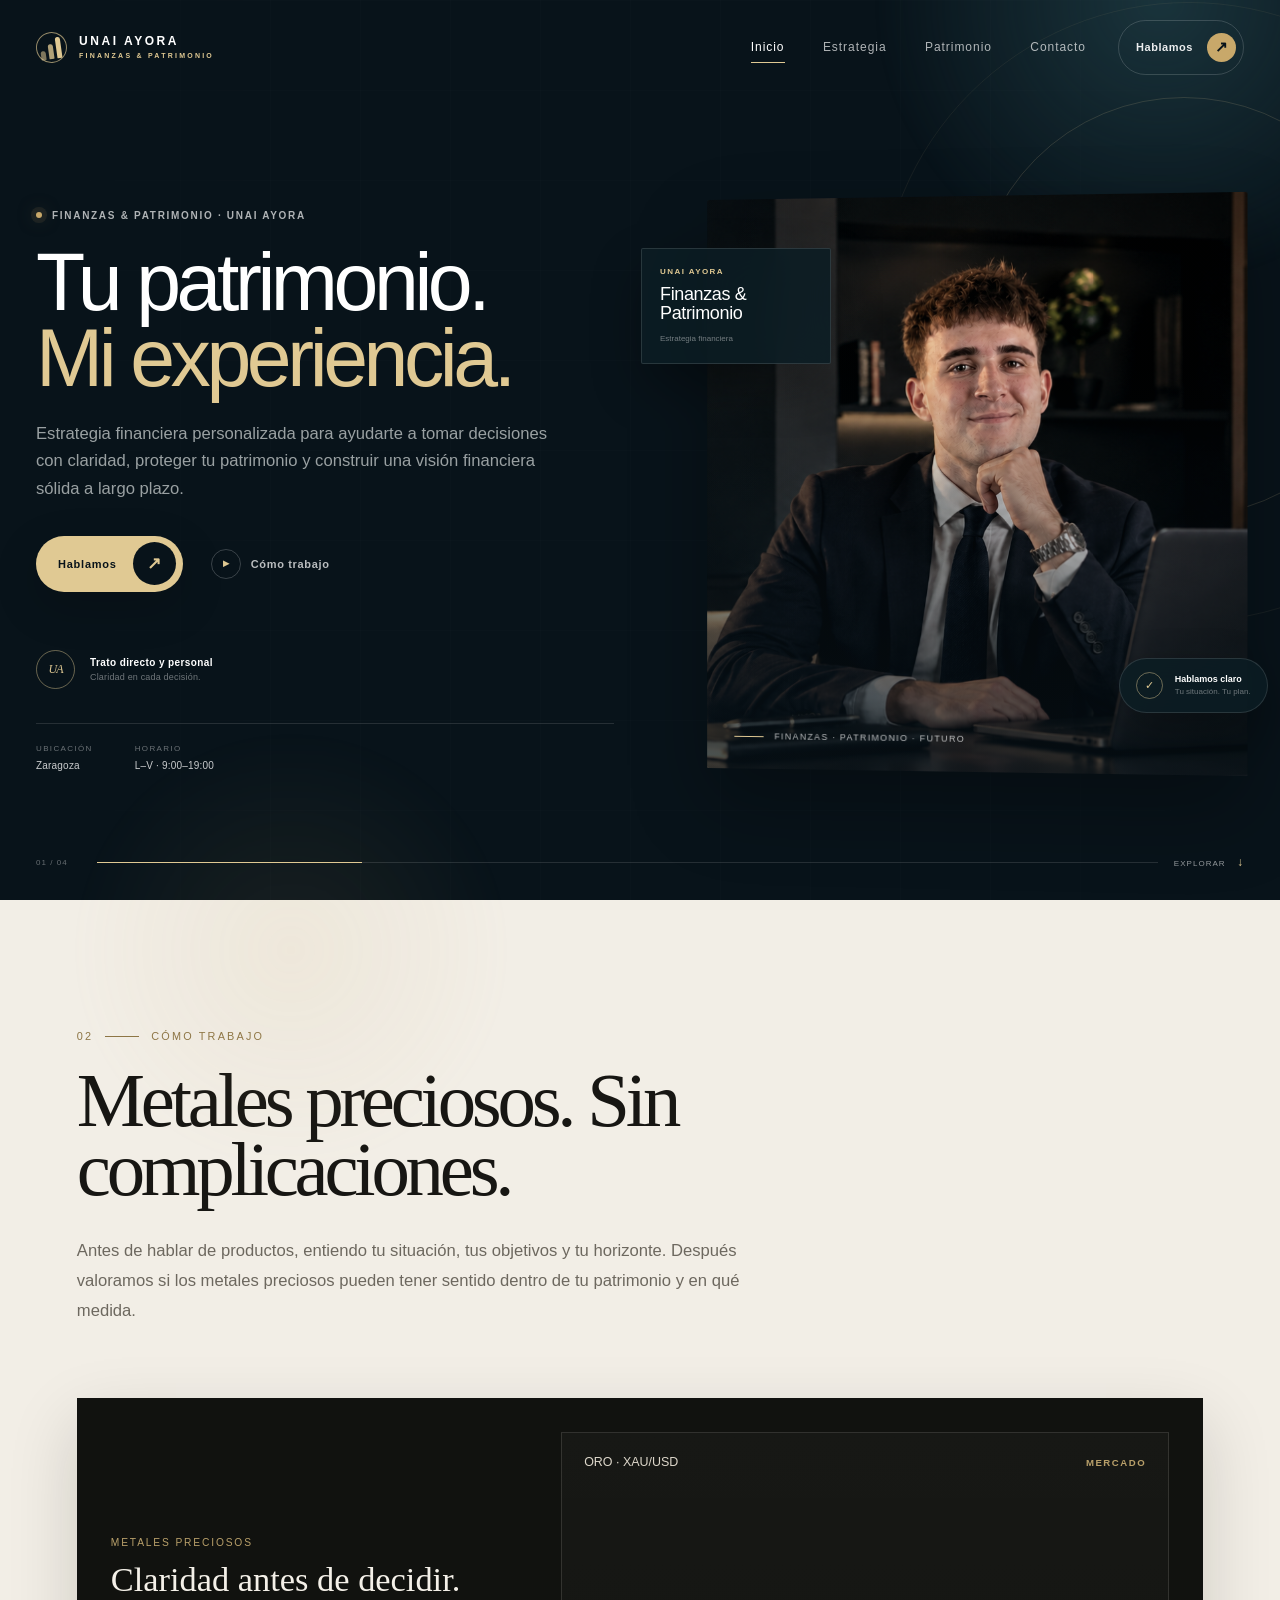
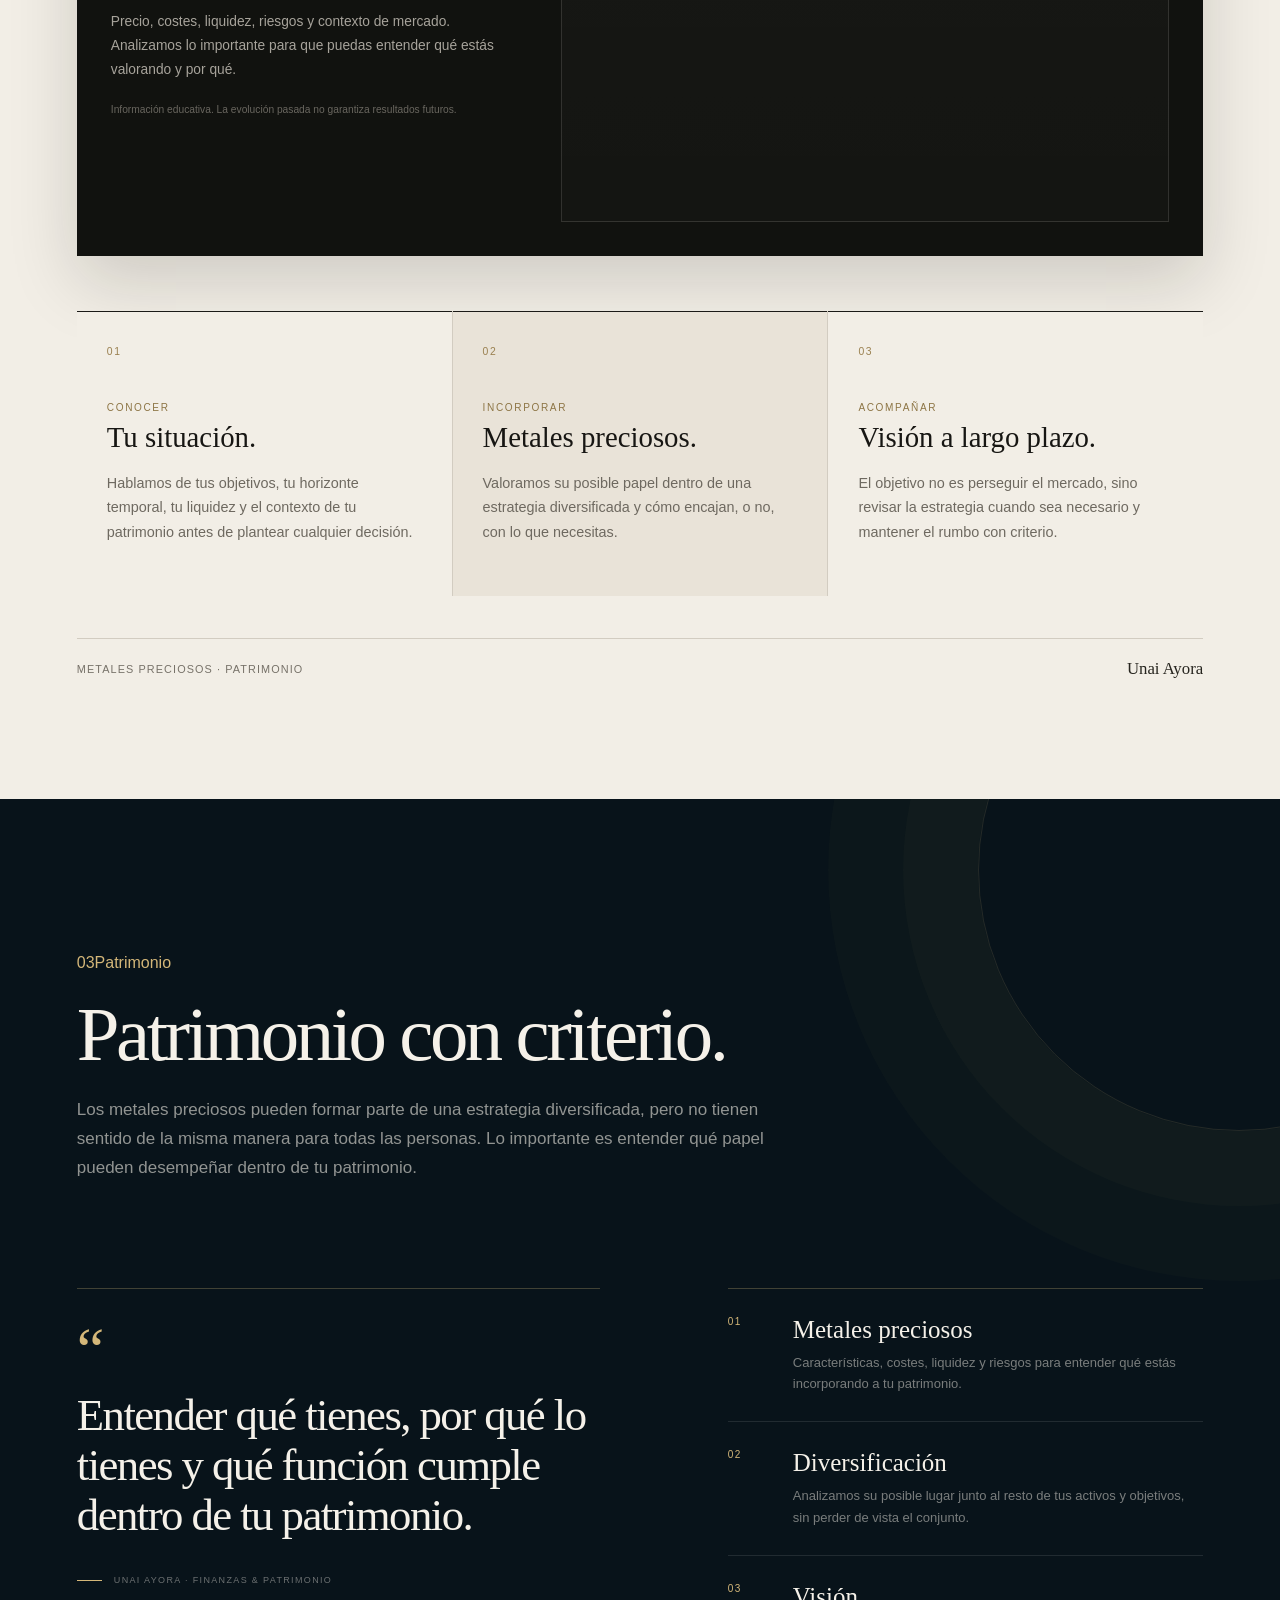
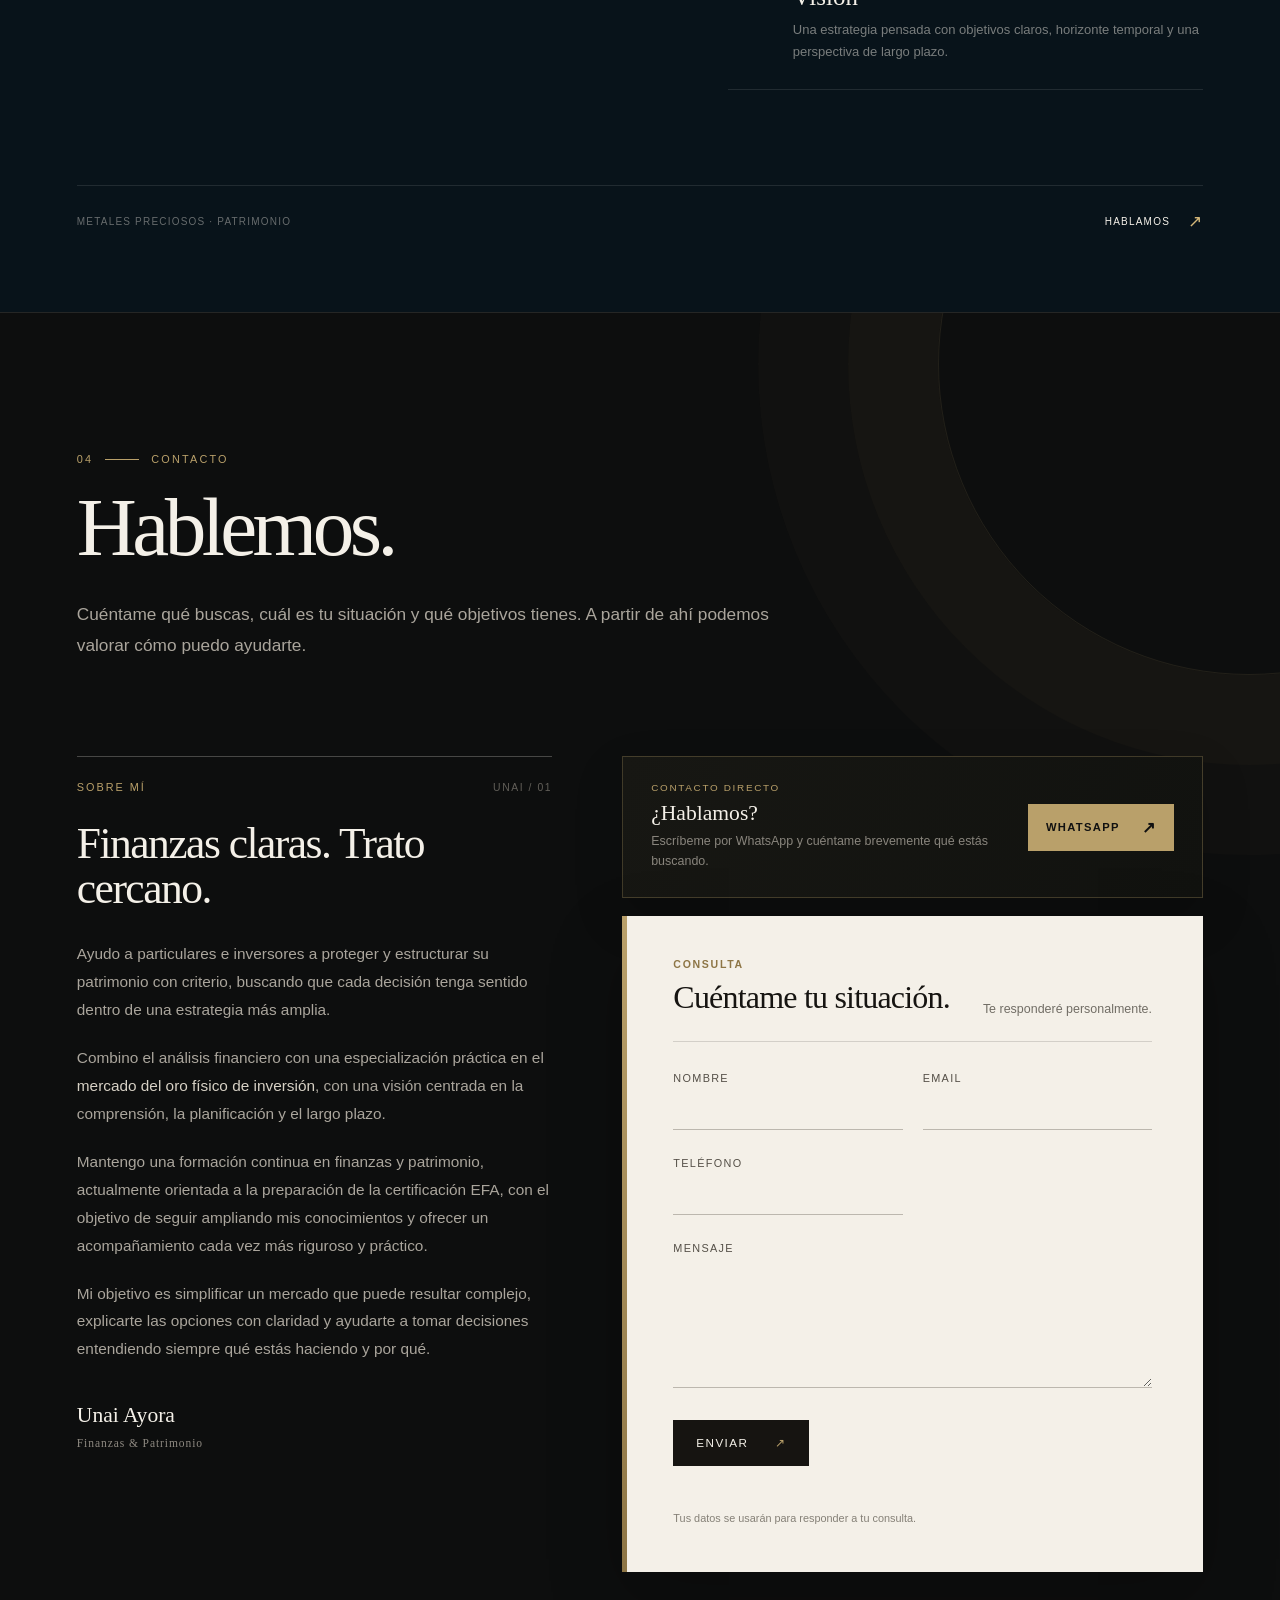
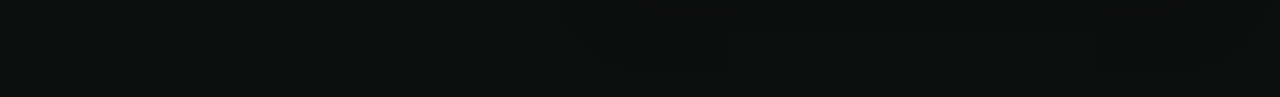
==== commit c8c157ce: "Update index.html" ====
--- a/index.html
+++ b/index.html
@@ -2,7 +2,7 @@
  <html lang="es"><head>
    <meta charset="utf-8">
    <meta name="viewport" content="width=device-width, initial-scale=1">
-  <link rel="icon" type="image/png" href="favicon.png">
+  <link rel="icon" type="image/png" href="favicom.png">
   <meta name="description" content="Unai Ayora | Asesoramiento financiero y patrimonial en Zaragoza. Estrategia, patrimonio y metales preciosos con una visión clara y a largo plazo.">
 <meta name="robots" content="index, follow">
 <title>Unai Ayora | Asesoramiento Financiero y Patrimonial en Zaragoza</title>
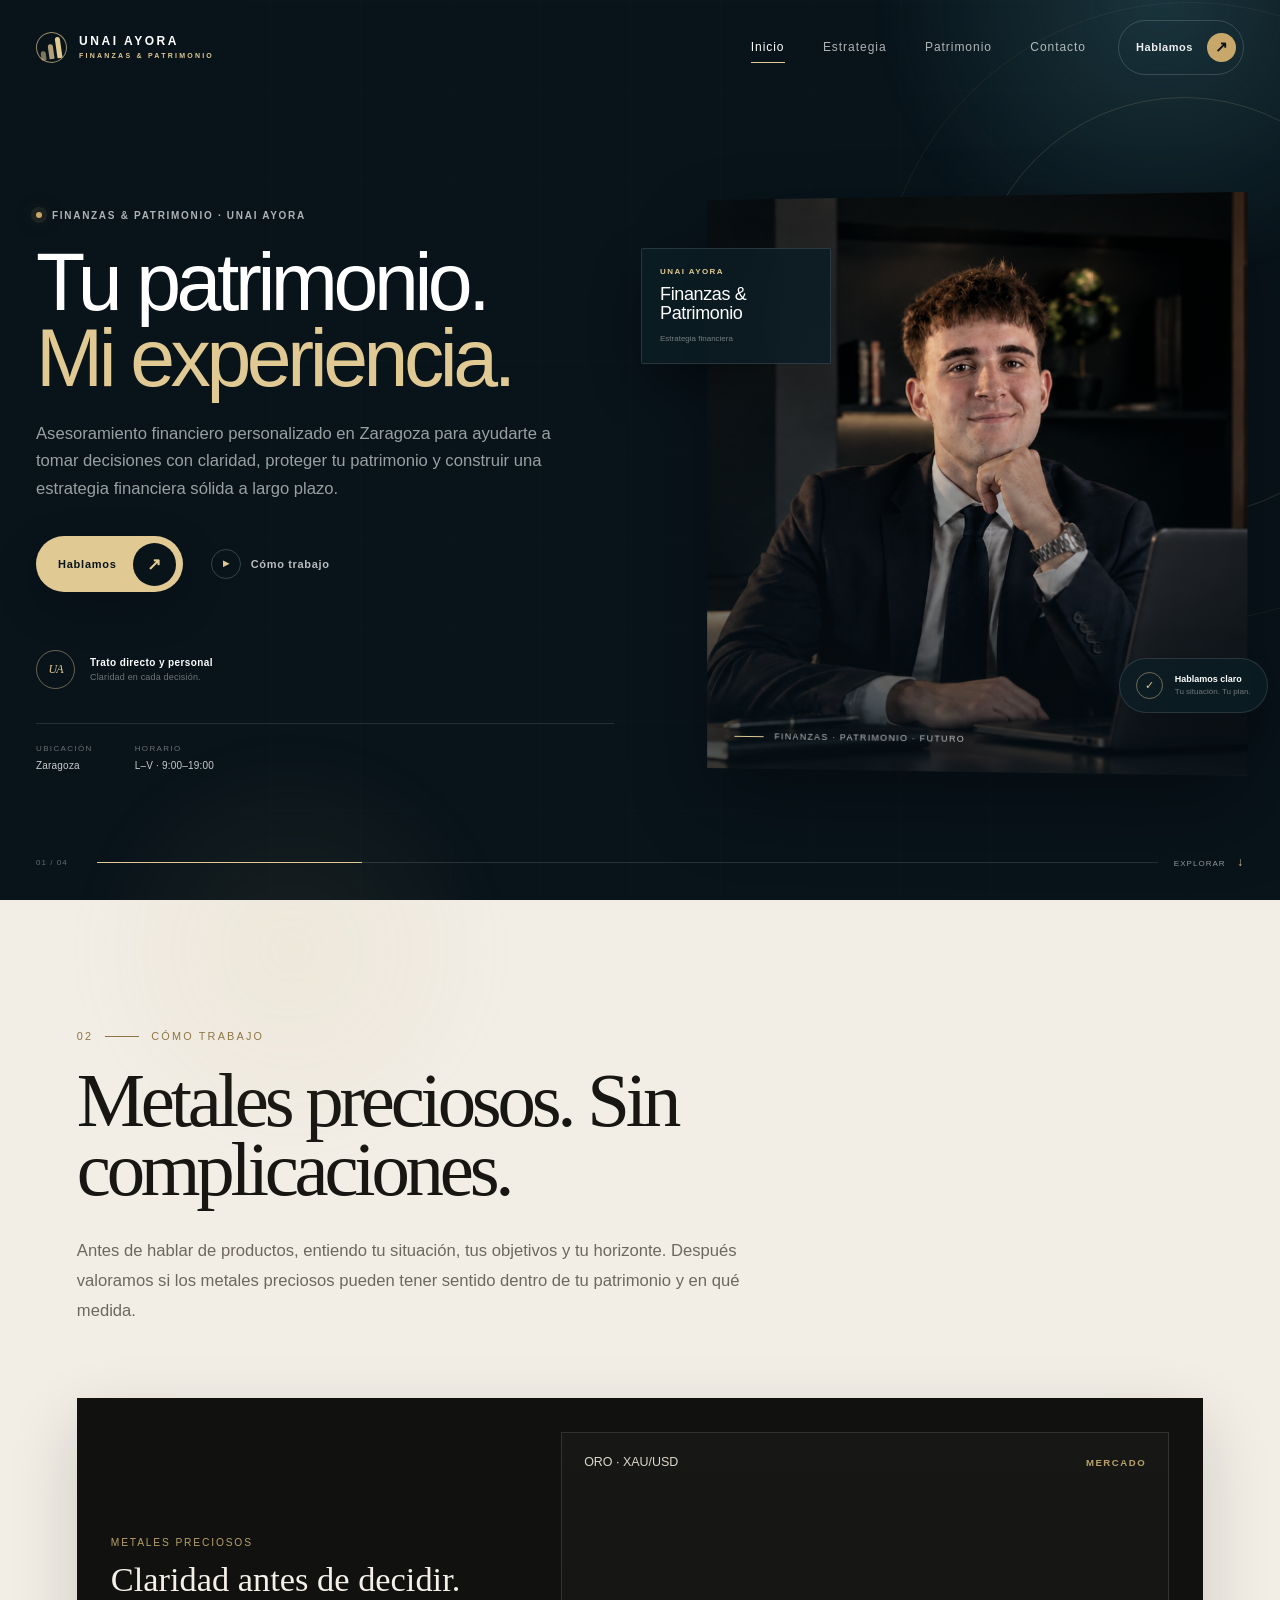
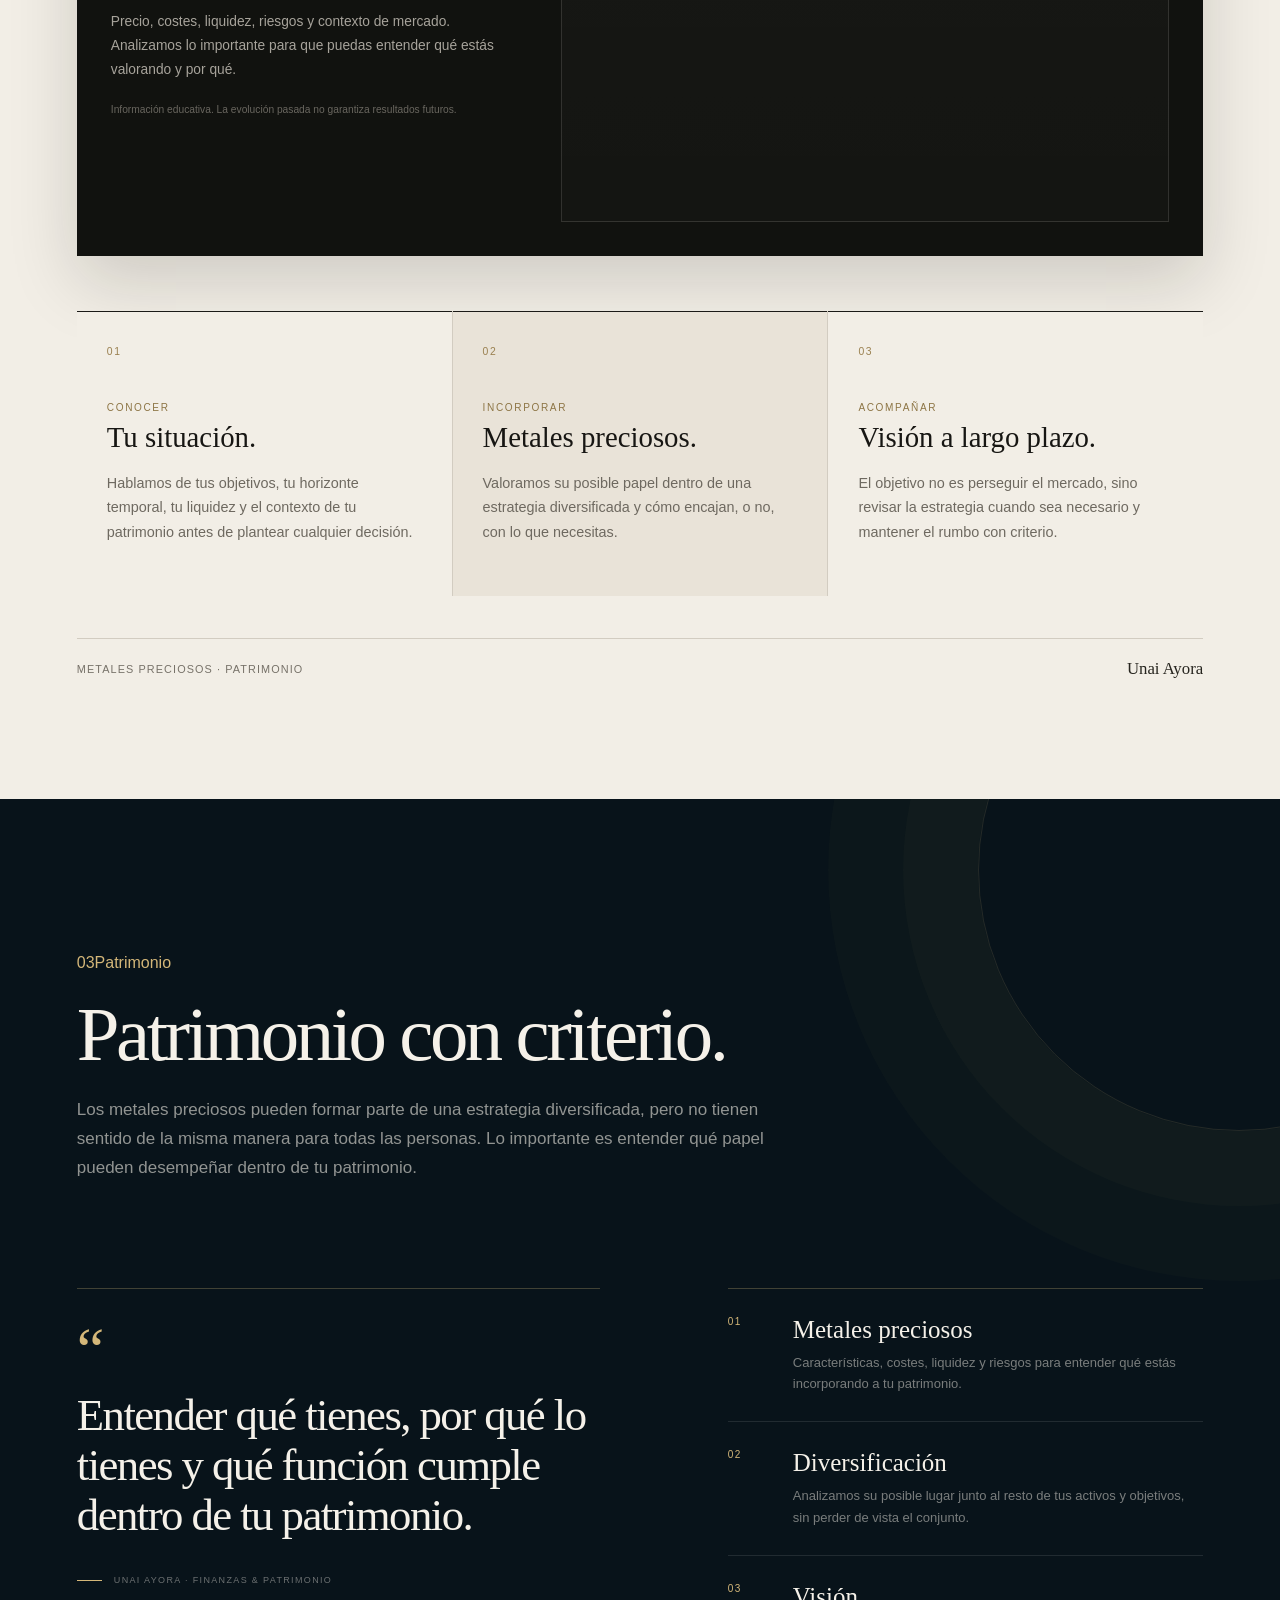
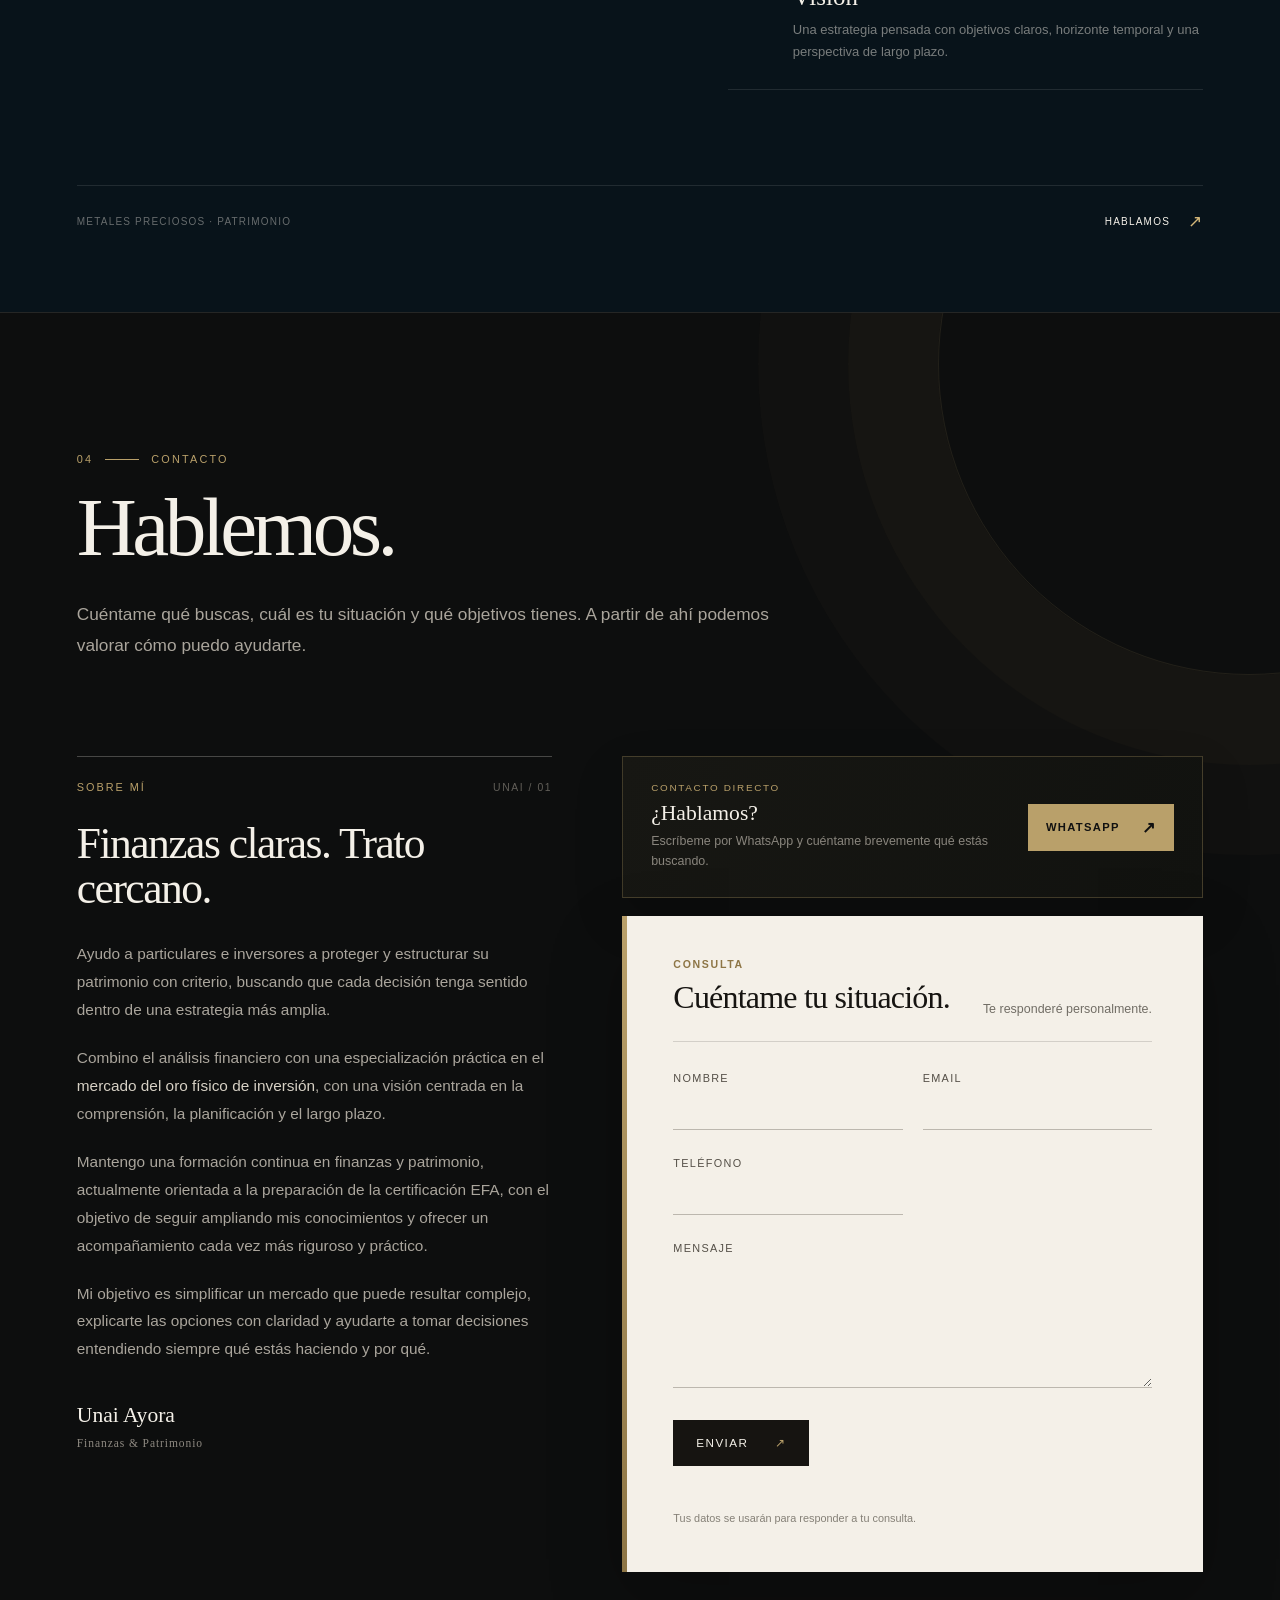
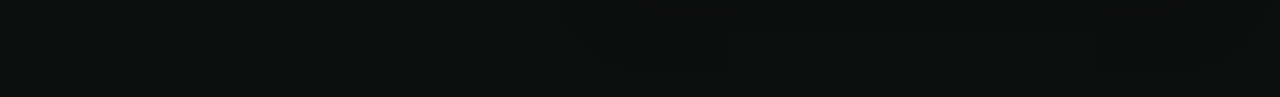
==== commit b8aff4f8: "Update index.html" ====
--- a/index.html
+++ b/index.html
@@ -3,9 +3,11 @@
    <meta charset="utf-8">
    <meta name="viewport" content="width=device-width, initial-scale=1">
   <link rel="icon" type="image/png" href="favicom.png">
-  <meta name="description" content="Unai Ayora | Asesoramiento financiero y patrimonial en Zaragoza. Estrategia, patrimonio y metales preciosos con una visión clara y a largo plazo.">
-<meta name="robots" content="index, follow">
-<title>Unai Ayora | Asesoramiento Financiero y Patrimonial en Zaragoza</title>
+  <title>Asesor Financiero en Zaragoza | Unai Ayora</title>
+
+<meta name="description" content="Asesor financiero en Zaragoza especializado en patrimonio, planificación financiera y metales preciosos. Estrategia personalizada y trato directo.">
+
+<meta name="robots" content="index, follow, max-image-preview:large">
    <link rel="stylesheet" href="style.css?__nv=68ccd3c342263212">
  </head>
  <body>
@@ -45,7 +47,9 @@
  
      <main>
        <!-- NAHUI-SECTION:inicio START -->
- <section class="hero" id="inicio" aria-labelledby="hero-title"><div class="hero-glow hero-glow-one" aria-hidden="true"></div><div class="hero-glow hero-glow-two" aria-hidden="true"></div><div class="hero-grid" aria-hidden="true"></div><div class="hero-content"><div class="hero-copy"><div class="eyebrow reveal reveal-one"><span class="eyebrow-dot"></span><span>Finanzas &amp; patrimonio · Unai Ayora</span></div><h1 id="hero-title" class="reveal reveal-two">Tu patrimonio.<br><span>Mi experiencia.</span></h1><p class="hero-description reveal reveal-three">Estrategia financiera personalizada para ayudarte a tomar decisiones con claridad, proteger tu patrimonio y construir una visión financiera sólida a largo plazo.</p><div class="hero-actions reveal reveal-four"><a class="button button-primary" href="#contacto"><span>Hablamos</span><span class="button-icon" aria-hidden="true">↗</span></a><a class="text-link" href="#estrategia"><span class="play-dot" aria-hidden="true">▶</span><span>Cómo trabajo</span></a></div><div class="hero-proof reveal reveal-five"><div class="personal-signature" aria-hidden="true">UA</div><div class="proof-copy"><strong>Trato directo y personal</strong><span>Claridad en cada decisión.</span></div></div><div class="hero-info reveal reveal-five"><div><span>Ubicación</span><strong>Zaragoza</strong></div><div><span>Horario</span><strong>L–V · 9:00–19:00</strong></div></div></div><div class="hero-visual reveal reveal-visual"><div class="visual-frame"><img src="hero.png" alt="Profesional conversando de forma cercana con un cliente" loading="eager" fetchpriority="high"><div class="visual-shade" aria-hidden="true"></div><div class="visual-caption"><span class="caption-line"></span><span>Finanzas · Patrimonio · Futuro</span></div></div><div class="floating-card card-profile"><span class="profile-label">UNAI AYORA</span><strong>Finanzas &amp;<br>Patrimonio</strong><span class="profile-note">Estrategia financiera</span></div><div class="floating-card card-security"><span class="security-icon" aria-hidden="true">✓</span><div><strong>Hablamos claro</strong><span>Tu situación. Tu plan.</span></div></div><div class="visual-orbit orbit-one" aria-hidden="true"></div><div class="visual-orbit orbit-two" aria-hidden="true"></div></div></div><div class="hero-bottom reveal reveal-five"><span>01 / 04</span><div class="scroll-progress"><span></span></div><a href="#estrategia">Explorar <span>↓</span></a></div></section>
+ <section class="hero" id="inicio" aria-labelledby="hero-title"><div class="hero-glow hero-glow-one" aria-hidden="true"></div><div class="hero-glow hero-glow-two" aria-hidden="true"></div><div class="hero-grid" aria-hidden="true"></div><div class="hero-content"><div class="hero-copy"><div class="eyebrow reveal reveal-one"><span class="eyebrow-dot"></span><span>Finanzas &amp; patrimonio · Unai Ayora</span></div><h1 id="hero-title" class="reveal reveal-two">Tu patrimonio.<br><span>Mi experiencia.</span></h1><p class="hero-description reveal reveal-three">
+Asesoramiento financiero personalizado en Zaragoza para ayudarte a tomar decisiones con claridad, proteger tu patrimonio y construir una estrategia financiera sólida a largo plazo.
+</p><div class="hero-actions reveal reveal-four"><a class="button button-primary" href="#contacto"><span>Hablamos</span><span class="button-icon" aria-hidden="true">↗</span></a><a class="text-link" href="#estrategia"><span class="play-dot" aria-hidden="true">▶</span><span>Cómo trabajo</span></a></div><div class="hero-proof reveal reveal-five"><div class="personal-signature" aria-hidden="true">UA</div><div class="proof-copy"><strong>Trato directo y personal</strong><span>Claridad en cada decisión.</span></div></div><div class="hero-info reveal reveal-five"><div><span>Ubicación</span><strong>Zaragoza</strong></div><div><span>Horario</span><strong>L–V · 9:00–19:00</strong></div></div></div><div class="hero-visual reveal reveal-visual"><div class="visual-frame"><img src="hero.png" alt="Profesional conversando de forma cercana con un cliente" loading="eager" fetchpriority="high"><div class="visual-shade" aria-hidden="true"></div><div class="visual-caption"><span class="caption-line"></span><span>Finanzas · Patrimonio · Futuro</span></div></div><div class="floating-card card-profile"><span class="profile-label">UNAI AYORA</span><strong>Finanzas &amp;<br>Patrimonio</strong><span class="profile-note">Estrategia financiera</span></div><div class="floating-card card-security"><span class="security-icon" aria-hidden="true">✓</span><div><strong>Hablamos claro</strong><span>Tu situación. Tu plan.</span></div></div><div class="visual-orbit orbit-one" aria-hidden="true"></div><div class="visual-orbit orbit-two" aria-hidden="true"></div></div></div><div class="hero-bottom reveal reveal-five"><span>01 / 04</span><div class="scroll-progress"><span></span></div><a href="#estrategia">Explorar <span>↓</span></a></div></section>
  <!-- NAHUI-SECTION:inicio END -->
  
  <!-- NAHUI-SECTION:estrategia START -->
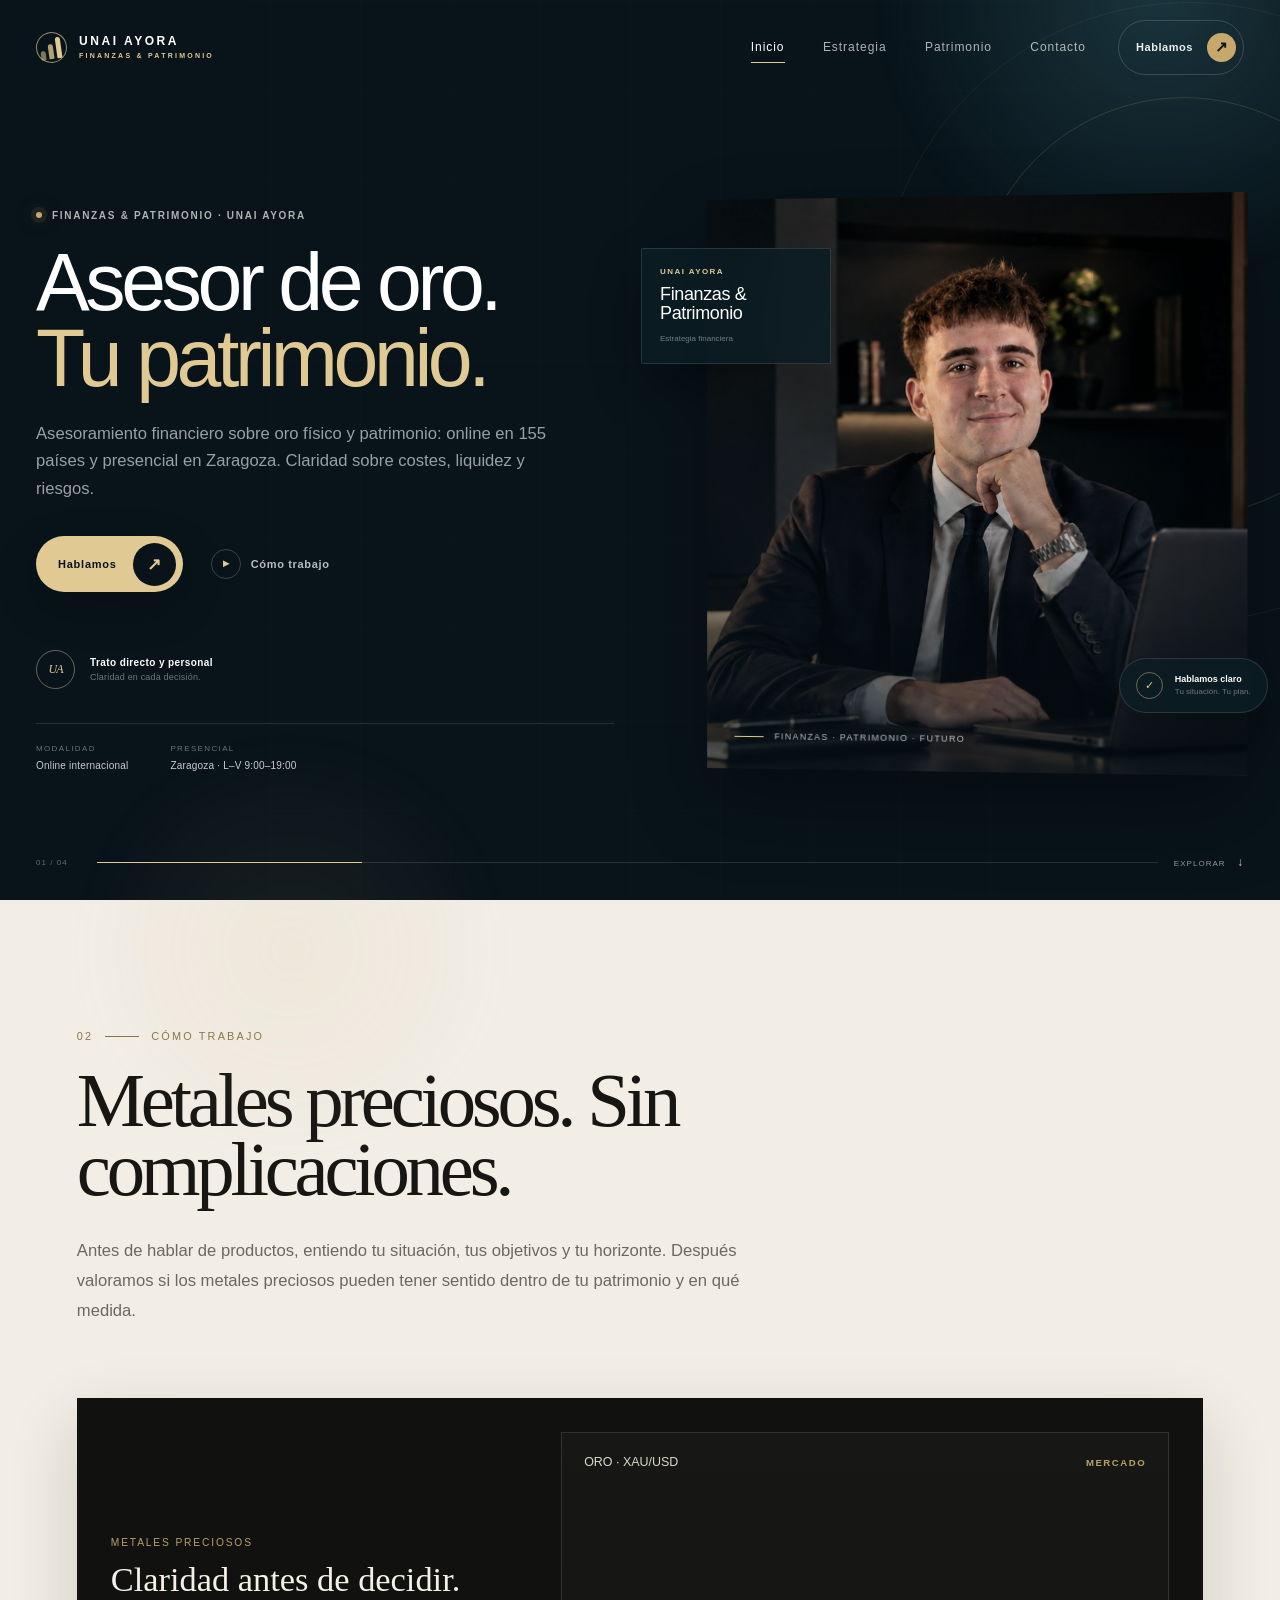
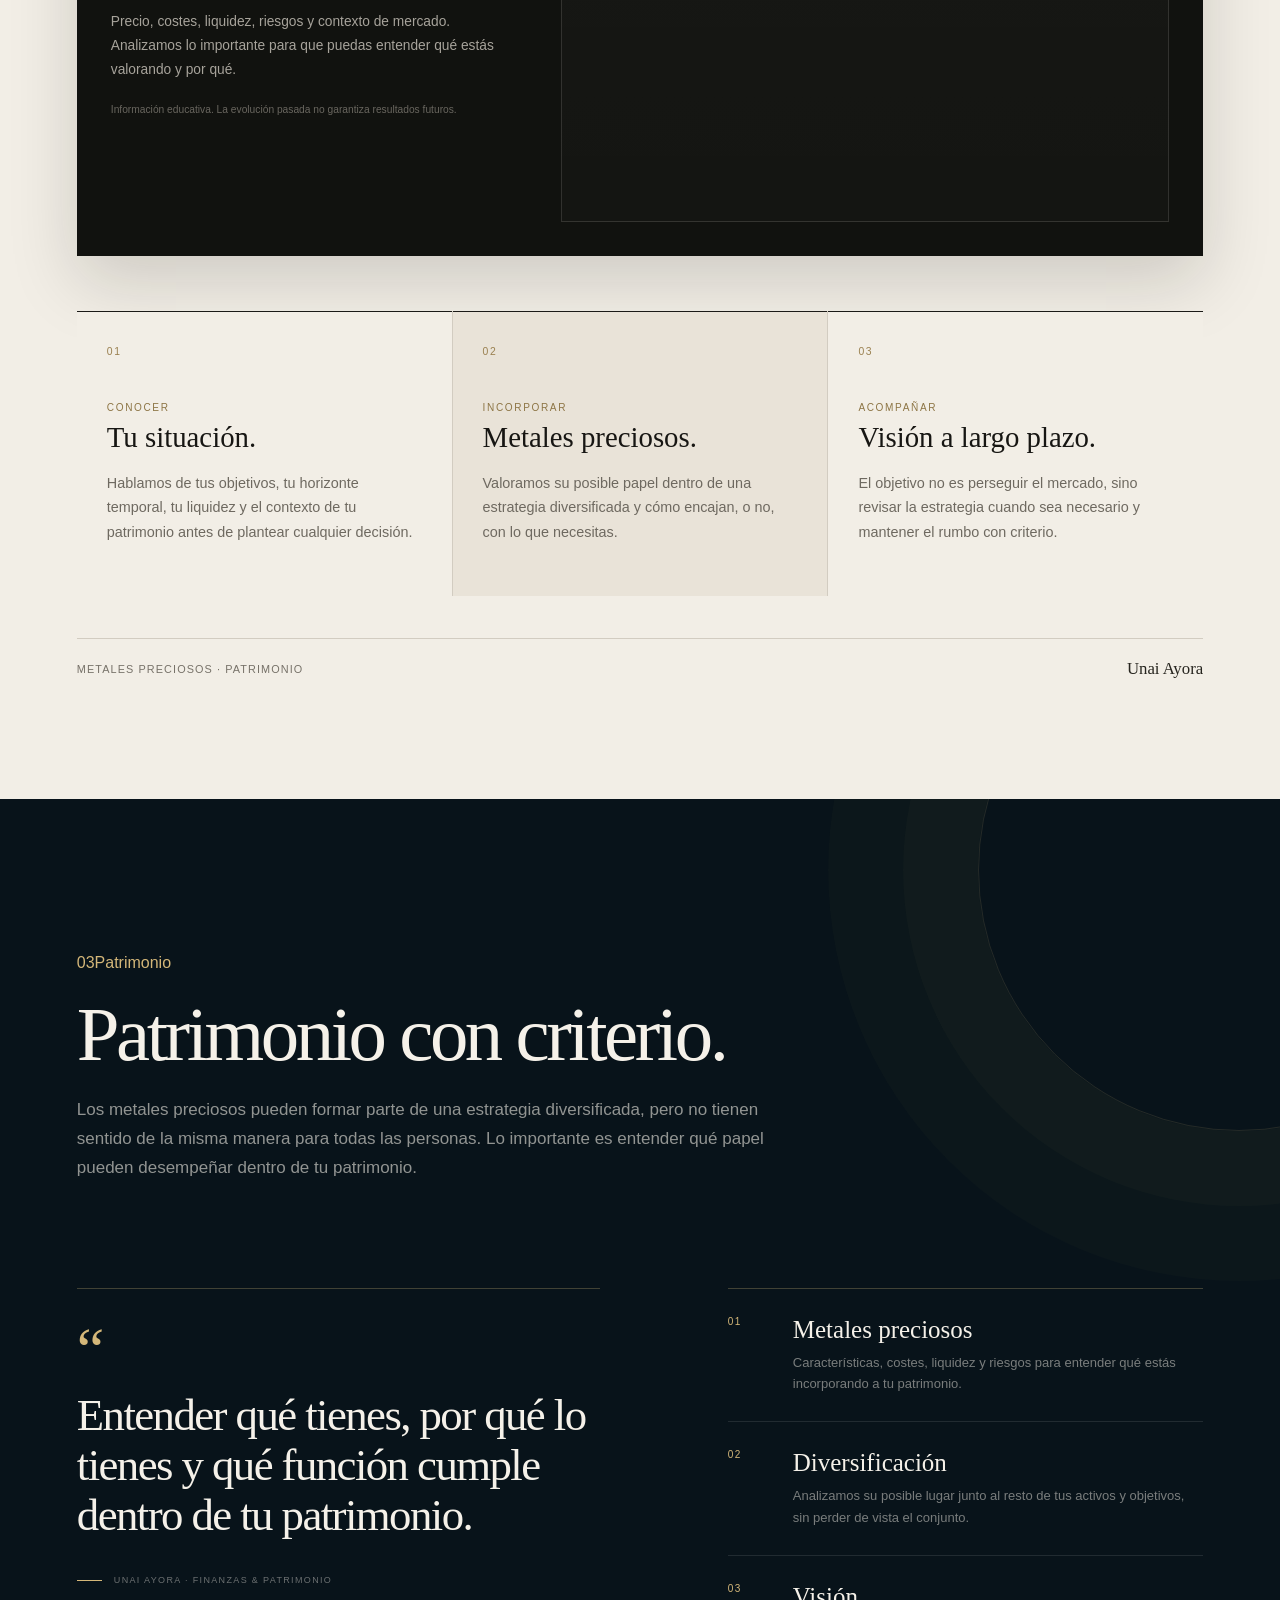
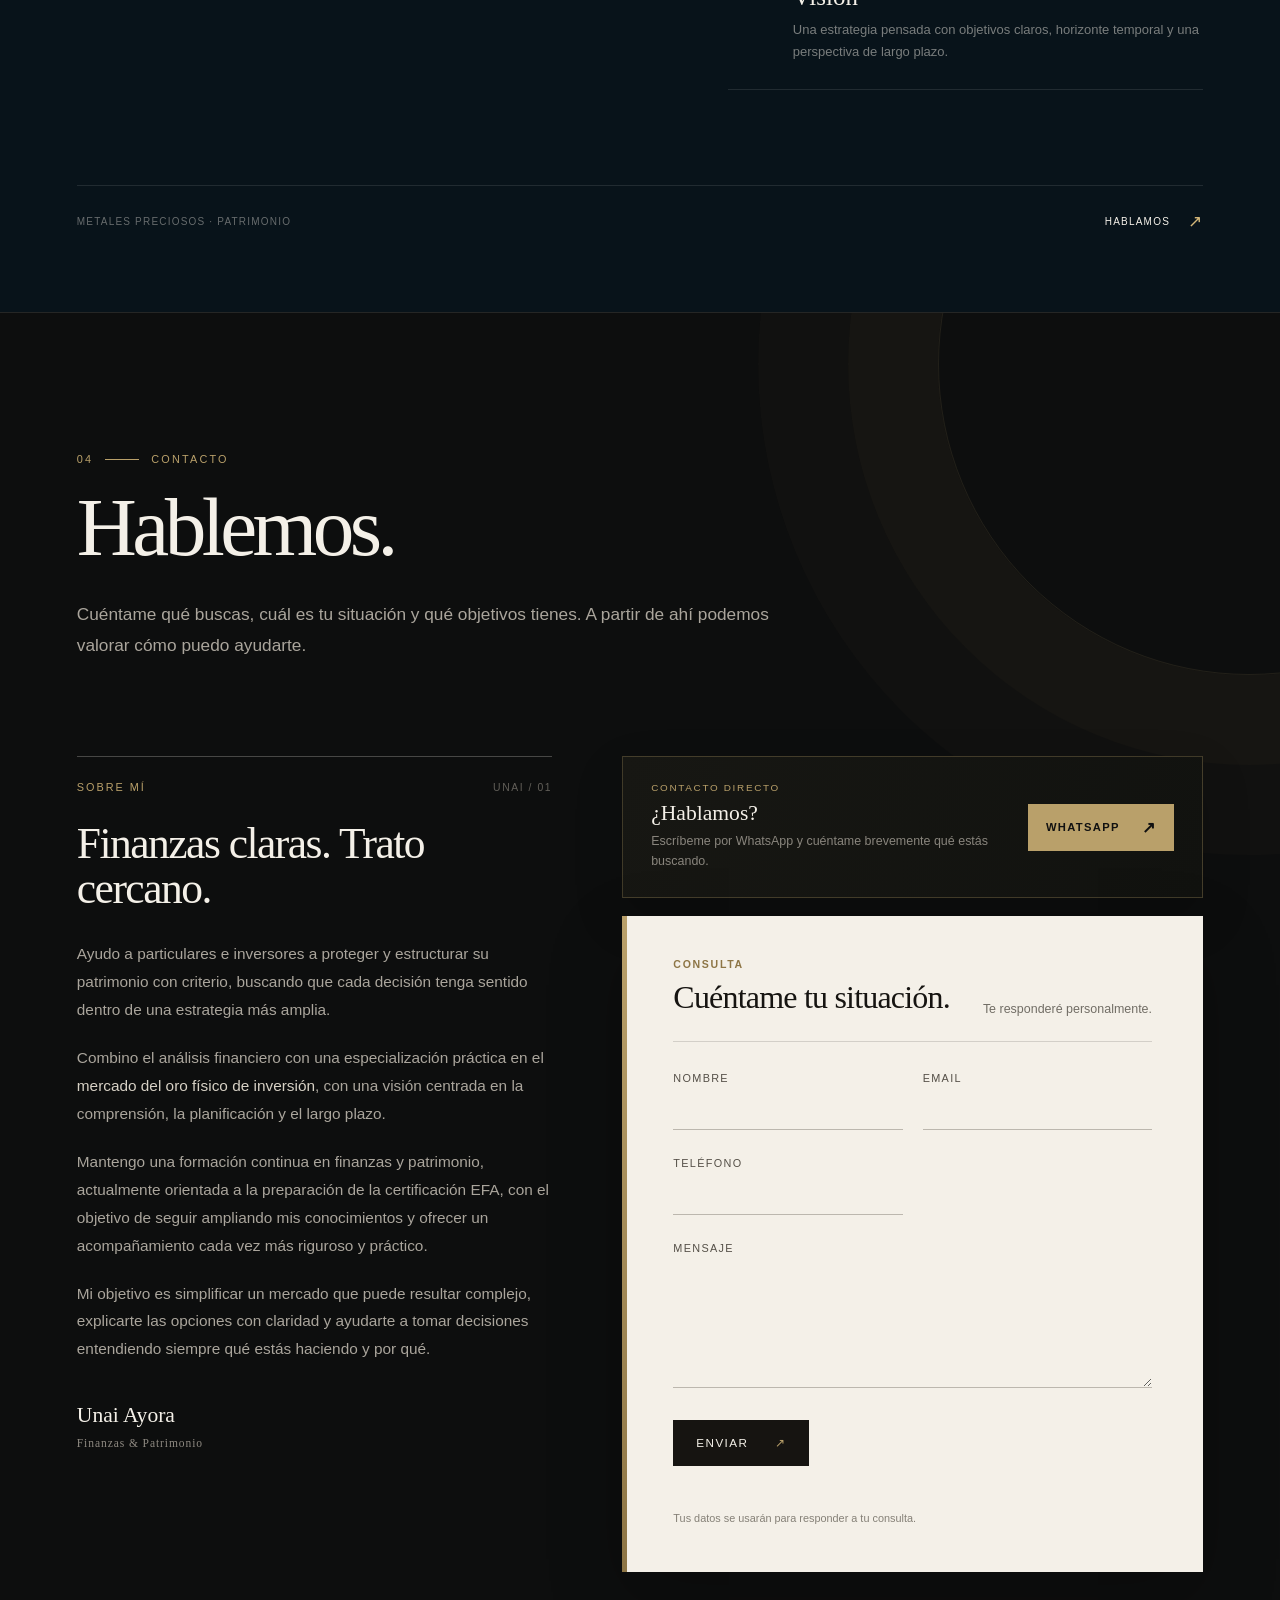
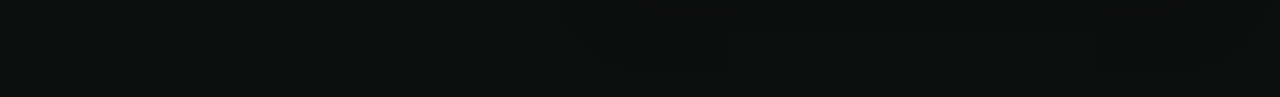
==== commit 8cd5852f: "Improve landing page SEO Co-authored-by: Copilot <223556219+Copilot@users.noreply.github.com>" ====
--- a/index.html
+++ b/index.html
@@ -2,13 +2,34 @@
  <html lang="es"><head>
    <meta charset="utf-8">
    <meta name="viewport" content="width=device-width, initial-scale=1">
-  <link rel="icon" type="image/png" href="favicom.png">
-  <title>Asesor Financiero en Zaragoza | Unai Ayora</title>
-
-<meta name="description" content="Asesor financiero en Zaragoza especializado en patrimonio, planificación financiera y metales preciosos. Estrategia personalizada y trato directo.">
+  <link rel="canonical" href="https://unaiayora.com/">
+  <link rel="icon" type="image/png" href="favicon.png">
+  <title>Asesor financiero online y en Zaragoza | Unai Ayora</title>
+
+<meta name="description" content="Asesoramiento sobre oro físico y patrimonio online en 155 países a través de mi empresa; atención presencial en Zaragoza. Contacta con Unai Ayora.">
 
 <meta name="robots" content="index, follow, max-image-preview:large">
-   <link rel="stylesheet" href="style.css?__nv=68ccd3c342263212">
+    <!-- Open Graph -->
+  <meta property="og:type" content="website">
+  <meta property="og:locale" content="es_ES">
+  <meta property="og:title" content="Asesor financiero online y en Zaragoza | Unai Ayora">
+  <meta property="og:description" content="Asesoramiento sobre oro físico y patrimonio online en 155 países a través de mi empresa; atención presencial en Zaragoza.">
+  <meta property="og:url" content="https://unaiayora.com/">
+  <meta property="og:image" content="https://unaiayora.com/hero.jpg">
+  <meta property="og:image:type" content="image/jpeg">
+  <meta property="og:image:width" content="1150">
+  <meta property="og:image:height" content="903">
+  <meta property="og:image:alt" content="Retrato de Unai Ayora, asesor financiero y patrimonial">
+  <meta property="og:site_name" content="Unai Ayora | Finanzas & Patrimonio">
+
+  <!-- Twitter / X -->
+  <meta name="twitter:card" content="summary_large_image">
+  <meta name="twitter:title" content="Asesor financiero online y en Zaragoza | Unai Ayora">
+  <meta name="twitter:description" content="Asesoramiento sobre oro físico y patrimonio online en 155 países a través de mi empresa; atención presencial en Zaragoza.">
+  <meta name="twitter:image" content="https://unaiayora.com/hero.jpg">
+  <meta name="twitter:image:alt" content="Retrato de Unai Ayora, asesor financiero y patrimonial">
+
+  <link rel="stylesheet" href="style.css?__nv=68ccd3c342263212">
  </head>
  <body>
    <div class="page-shell">
@@ -47,9 +68,9 @@
  
      <main>
        <!-- NAHUI-SECTION:inicio START -->
- <section class="hero" id="inicio" aria-labelledby="hero-title"><div class="hero-glow hero-glow-one" aria-hidden="true"></div><div class="hero-glow hero-glow-two" aria-hidden="true"></div><div class="hero-grid" aria-hidden="true"></div><div class="hero-content"><div class="hero-copy"><div class="eyebrow reveal reveal-one"><span class="eyebrow-dot"></span><span>Finanzas &amp; patrimonio · Unai Ayora</span></div><h1 id="hero-title" class="reveal reveal-two">Tu patrimonio.<br><span>Mi experiencia.</span></h1><p class="hero-description reveal reveal-three">
-Asesoramiento financiero personalizado en Zaragoza para ayudarte a tomar decisiones con claridad, proteger tu patrimonio y construir una estrategia financiera sólida a largo plazo.
-</p><div class="hero-actions reveal reveal-four"><a class="button button-primary" href="#contacto"><span>Hablamos</span><span class="button-icon" aria-hidden="true">↗</span></a><a class="text-link" href="#estrategia"><span class="play-dot" aria-hidden="true">▶</span><span>Cómo trabajo</span></a></div><div class="hero-proof reveal reveal-five"><div class="personal-signature" aria-hidden="true">UA</div><div class="proof-copy"><strong>Trato directo y personal</strong><span>Claridad en cada decisión.</span></div></div><div class="hero-info reveal reveal-five"><div><span>Ubicación</span><strong>Zaragoza</strong></div><div><span>Horario</span><strong>L–V · 9:00–19:00</strong></div></div></div><div class="hero-visual reveal reveal-visual"><div class="visual-frame"><img src="hero.png" alt="Profesional conversando de forma cercana con un cliente" loading="eager" fetchpriority="high"><div class="visual-shade" aria-hidden="true"></div><div class="visual-caption"><span class="caption-line"></span><span>Finanzas · Patrimonio · Futuro</span></div></div><div class="floating-card card-profile"><span class="profile-label">UNAI AYORA</span><strong>Finanzas &amp;<br>Patrimonio</strong><span class="profile-note">Estrategia financiera</span></div><div class="floating-card card-security"><span class="security-icon" aria-hidden="true">✓</span><div><strong>Hablamos claro</strong><span>Tu situación. Tu plan.</span></div></div><div class="visual-orbit orbit-one" aria-hidden="true"></div><div class="visual-orbit orbit-two" aria-hidden="true"></div></div></div><div class="hero-bottom reveal reveal-five"><span>01 / 04</span><div class="scroll-progress"><span></span></div><a href="#estrategia">Explorar <span>↓</span></a></div></section>
+ <section class="hero" id="inicio" aria-labelledby="hero-title"><div class="hero-glow hero-glow-one" aria-hidden="true"></div><div class="hero-glow hero-glow-two" aria-hidden="true"></div><div class="hero-grid" aria-hidden="true"></div><div class="hero-content"><div class="hero-copy"><div class="eyebrow reveal reveal-one"><span class="eyebrow-dot"></span><span>Finanzas &amp; patrimonio · Unai Ayora</span></div><h1 id="hero-title" class="reveal reveal-two">Asesor de oro.<br><span>Tu patrimonio.</span></h1><p class="hero-description reveal reveal-three">
+Asesoramiento financiero sobre oro físico y patrimonio: online en 155 países y presencial en Zaragoza. Claridad sobre costes, liquidez y riesgos.
+</p><div class="hero-actions reveal reveal-four"><a class="button button-primary" href="#contacto"><span>Hablamos</span><span class="button-icon" aria-hidden="true">↗</span></a><a class="text-link" href="#estrategia"><span class="play-dot" aria-hidden="true">▶</span><span>Cómo trabajo</span></a></div><div class="hero-proof reveal reveal-five"><div class="personal-signature" aria-hidden="true">UA</div><div class="proof-copy"><strong>Trato directo y personal</strong><span>Claridad en cada decisión.</span></div></div><div class="hero-info reveal reveal-five"><div><span>Modalidad</span><strong>Online internacional</strong></div><div><span>Presencial</span><strong>Zaragoza · L–V 9:00–19:00</strong></div></div></div><div class="hero-visual reveal reveal-visual"><div class="visual-frame"><img src="hero.jpg" alt="Retrato de Unai Ayora, asesor financiero y patrimonial" loading="eager" fetchpriority="high"><div class="visual-shade" aria-hidden="true"></div><div class="visual-caption"><span class="caption-line"></span><span>Finanzas · Patrimonio · Futuro</span></div></div><div class="floating-card card-profile"><span class="profile-label">UNAI AYORA</span><strong>Finanzas &amp;<br>Patrimonio</strong><span class="profile-note">Estrategia financiera</span></div><div class="floating-card card-security"><span class="security-icon" aria-hidden="true">✓</span><div><strong>Hablamos claro</strong><span>Tu situación. Tu plan.</span></div></div><div class="visual-orbit orbit-one" aria-hidden="true"></div><div class="visual-orbit orbit-two" aria-hidden="true"></div></div></div><div class="hero-bottom reveal reveal-five"><span>01 / 04</span><div class="scroll-progress"><span></span></div><a href="#estrategia">Explorar <span>↓</span></a></div></section>
  <!-- NAHUI-SECTION:inicio END -->
  
  <!-- NAHUI-SECTION:estrategia START -->
@@ -191,18 +212,46 @@
    <script type="application/ld+json">
 {
   "@context": "https://schema.org",
-  "@type": "FinancialService",
-  "name": "Unai Ayora | Finanzas & Patrimonio",
-  "url": "https://unaiayora.com/",
-  "description": "Asesoramiento financiero y patrimonial en Zaragoza, con atención presencial y online.",
-  "areaServed": {
-    "@type": "City",
-    "name": "Zaragoza"
-  },
-  "serviceType": [
-    "Asesoramiento financiero",
-    "Planificación patrimonial",
-    "Metales preciosos"
+  "@graph": [
+    {
+      "@type": "Person",
+      "@id": "https://unaiayora.com/#person",
+      "name": "Unai Ayora",
+      "url": "https://unaiayora.com/",
+      "jobTitle": "Asesor financiero y patrimonial",
+      "knowsLanguage": "Spanish",
+      "knowsAbout": [
+        "Planificación financiera",
+        "Planificación patrimonial",
+        "Oro físico de inversión"
+      ]
+    },
+    {
+      "@type": "Service",
+      "@id": "https://unaiayora.com/#service",
+      "name": "Asesoramiento financiero y patrimonial",
+      "description": "Asesoramiento financiero sobre oro físico y patrimonio, con atención online internacional y presencial en Zaragoza.",
+      "serviceType": [
+        "Asesoramiento financiero",
+        "Planificación financiera",
+        "Planificación patrimonial",
+        "Oro físico de inversión"
+      ],
+      "provider": {
+        "@id": "https://unaiayora.com/#person"
+      },
+      "areaServed": [
+        "Online in 155 countries",
+        {
+          "@type": "Country",
+          "name": "Spain"
+        },
+        {
+          "@type": "AdministrativeArea",
+          "name": "Zaragoza"
+        }
+      ]
+    }
   ]
 }
 </script>
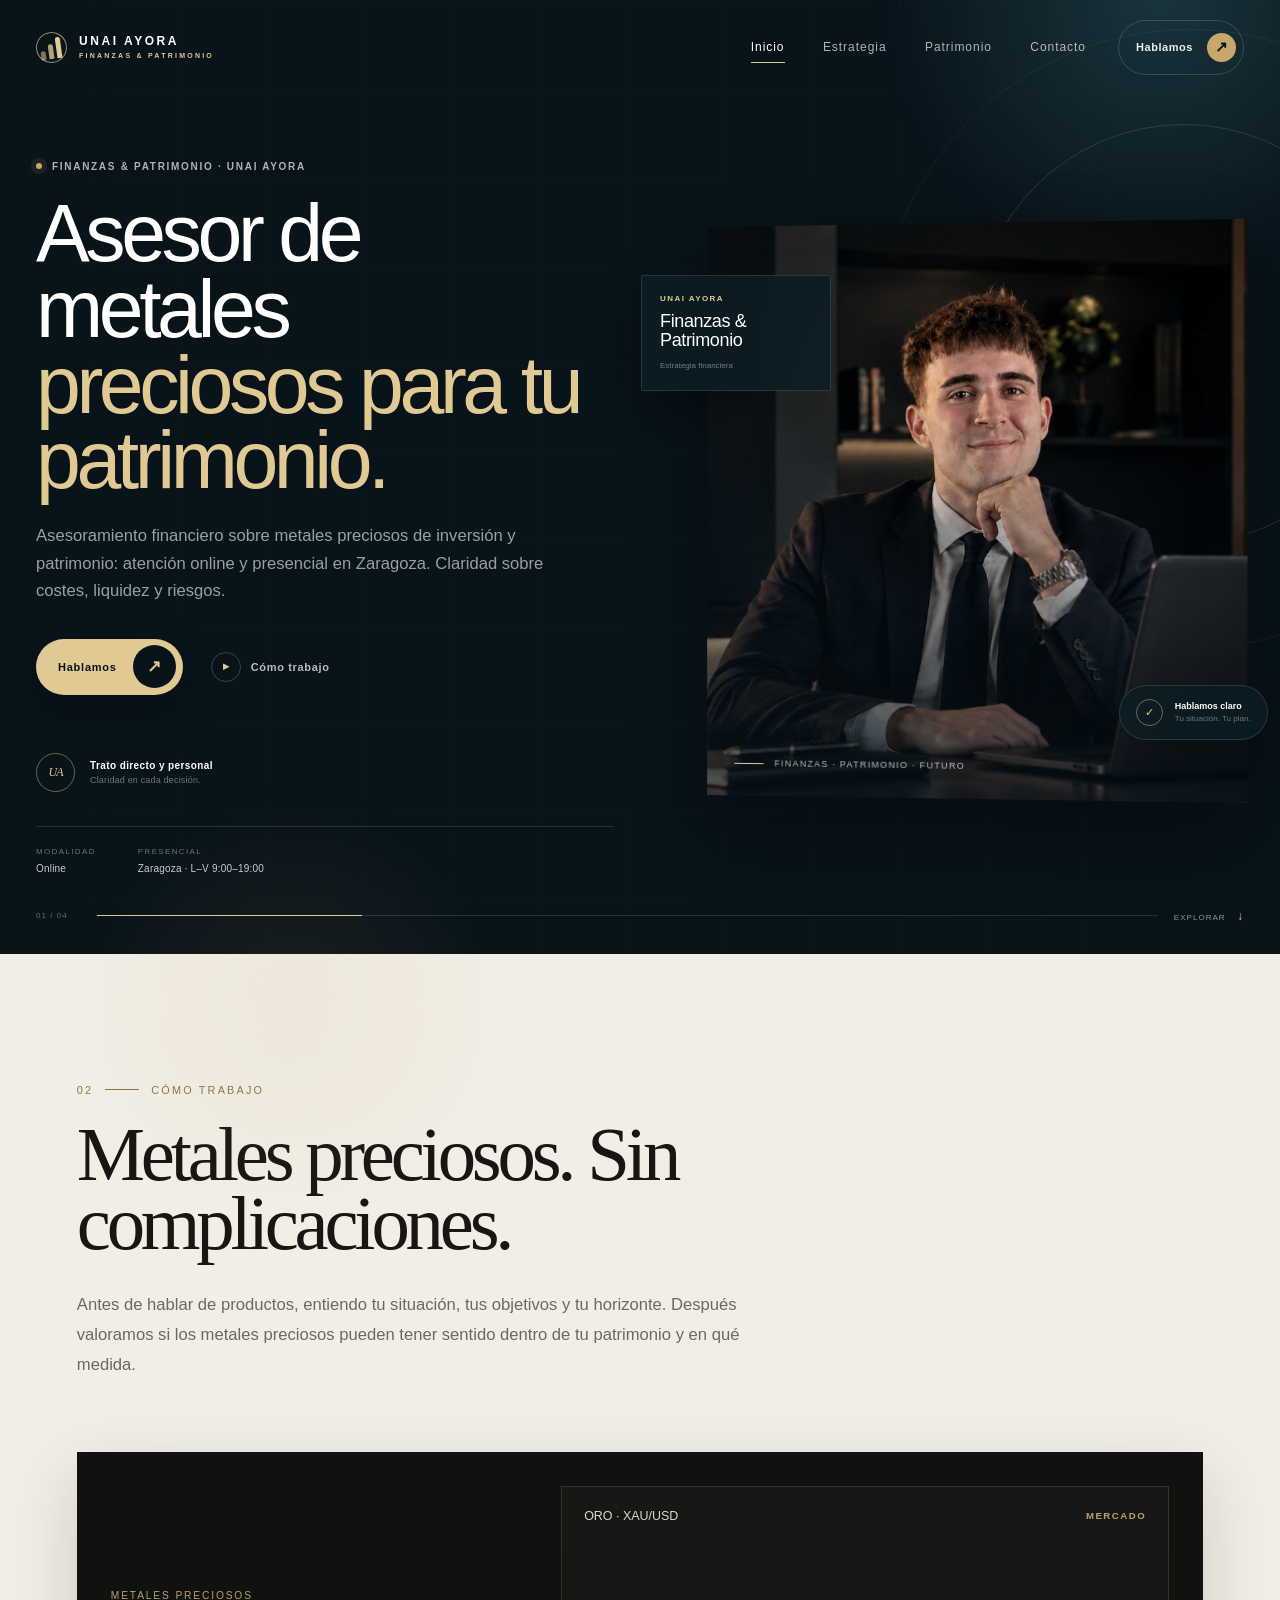
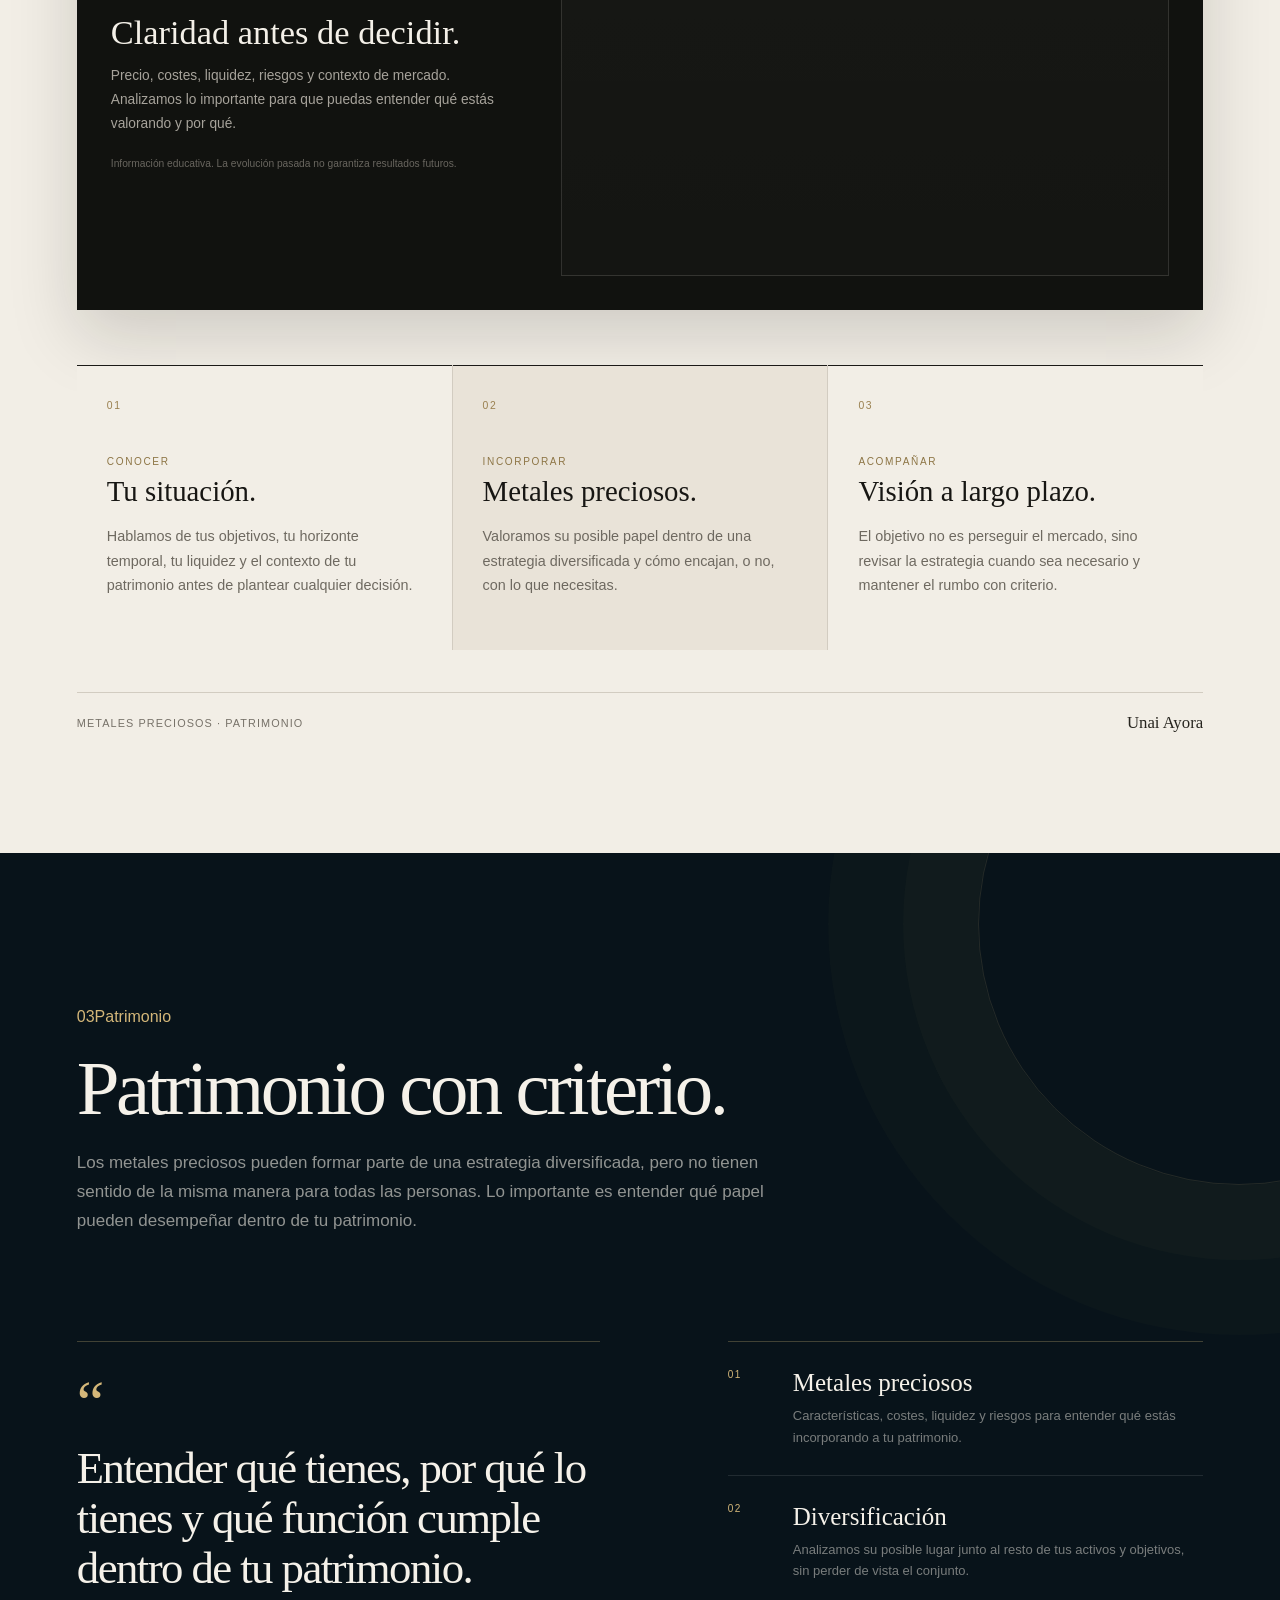
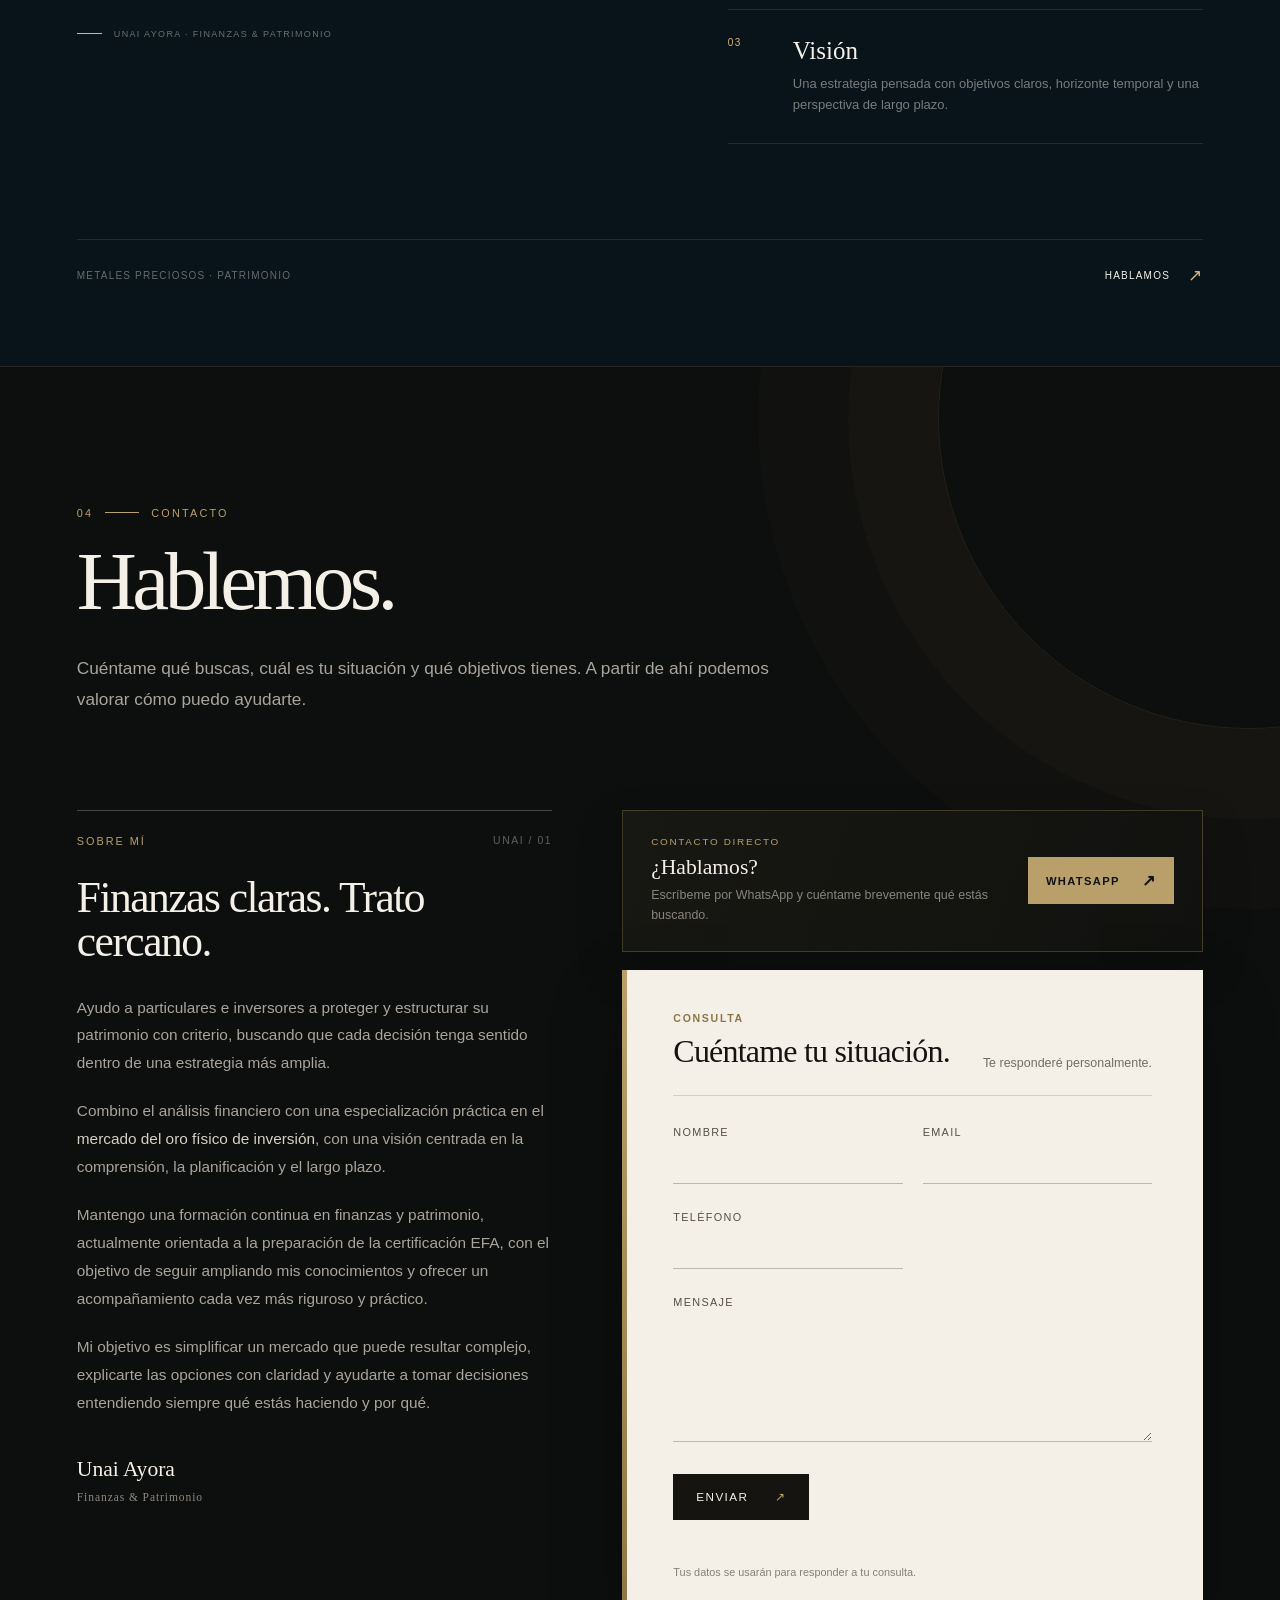
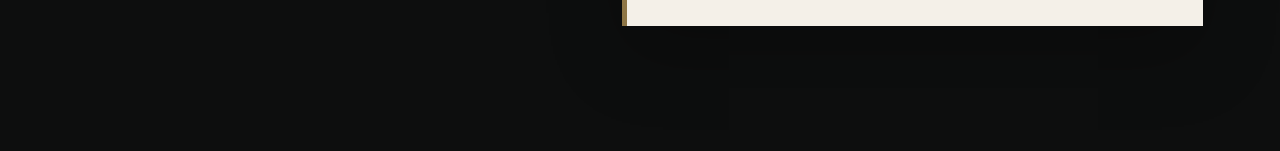
==== commit 38ca084d: "Actualizar textos SEO sobre metales preciosos" ====
--- a/index.html
+++ b/index.html
@@ -4,16 +4,16 @@
    <meta name="viewport" content="width=device-width, initial-scale=1">
   <link rel="canonical" href="https://unaiayora.com/">
   <link rel="icon" type="image/png" href="favicon.png">
-  <title>Asesor financiero online y en Zaragoza | Unai Ayora</title>
-
-<meta name="description" content="Asesoramiento sobre oro físico y patrimonio online en 155 países a través de mi empresa; atención presencial en Zaragoza. Contacta con Unai Ayora.">
+  <title>Asesor financiero en metales preciosos | Unai Ayora</title>
+
+<meta name="description" content="Asesoramiento financiero sobre metales preciosos de inversión y patrimonio. Atención online y presencial en Zaragoza. Contacta con Unai Ayora.">
 
 <meta name="robots" content="index, follow, max-image-preview:large">
     <!-- Open Graph -->
   <meta property="og:type" content="website">
   <meta property="og:locale" content="es_ES">
-  <meta property="og:title" content="Asesor financiero online y en Zaragoza | Unai Ayora">
-  <meta property="og:description" content="Asesoramiento sobre oro físico y patrimonio online en 155 países a través de mi empresa; atención presencial en Zaragoza.">
+  <meta property="og:title" content="Asesor financiero en metales preciosos | Unai Ayora">
+  <meta property="og:description" content="Asesoramiento financiero sobre metales preciosos de inversión y patrimonio. Atención online y presencial en Zaragoza.">
   <meta property="og:url" content="https://unaiayora.com/">
   <meta property="og:image" content="https://unaiayora.com/hero.jpg">
   <meta property="og:image:type" content="image/jpeg">
@@ -24,8 +24,8 @@
 
   <!-- Twitter / X -->
   <meta name="twitter:card" content="summary_large_image">
-  <meta name="twitter:title" content="Asesor financiero online y en Zaragoza | Unai Ayora">
-  <meta name="twitter:description" content="Asesoramiento sobre oro físico y patrimonio online en 155 países a través de mi empresa; atención presencial en Zaragoza.">
+  <meta name="twitter:title" content="Asesor financiero en metales preciosos | Unai Ayora">
+  <meta name="twitter:description" content="Asesoramiento financiero sobre metales preciosos de inversión y patrimonio. Atención online y presencial en Zaragoza.">
   <meta name="twitter:image" content="https://unaiayora.com/hero.jpg">
   <meta name="twitter:image:alt" content="Retrato de Unai Ayora, asesor financiero y patrimonial">
 
@@ -68,9 +68,9 @@
  
      <main>
        <!-- NAHUI-SECTION:inicio START -->
- <section class="hero" id="inicio" aria-labelledby="hero-title"><div class="hero-glow hero-glow-one" aria-hidden="true"></div><div class="hero-glow hero-glow-two" aria-hidden="true"></div><div class="hero-grid" aria-hidden="true"></div><div class="hero-content"><div class="hero-copy"><div class="eyebrow reveal reveal-one"><span class="eyebrow-dot"></span><span>Finanzas &amp; patrimonio · Unai Ayora</span></div><h1 id="hero-title" class="reveal reveal-two">Asesor de oro.<br><span>Tu patrimonio.</span></h1><p class="hero-description reveal reveal-three">
-Asesoramiento financiero sobre oro físico y patrimonio: online en 155 países y presencial en Zaragoza. Claridad sobre costes, liquidez y riesgos.
-</p><div class="hero-actions reveal reveal-four"><a class="button button-primary" href="#contacto"><span>Hablamos</span><span class="button-icon" aria-hidden="true">↗</span></a><a class="text-link" href="#estrategia"><span class="play-dot" aria-hidden="true">▶</span><span>Cómo trabajo</span></a></div><div class="hero-proof reveal reveal-five"><div class="personal-signature" aria-hidden="true">UA</div><div class="proof-copy"><strong>Trato directo y personal</strong><span>Claridad en cada decisión.</span></div></div><div class="hero-info reveal reveal-five"><div><span>Modalidad</span><strong>Online internacional</strong></div><div><span>Presencial</span><strong>Zaragoza · L–V 9:00–19:00</strong></div></div></div><div class="hero-visual reveal reveal-visual"><div class="visual-frame"><img src="hero.jpg" alt="Retrato de Unai Ayora, asesor financiero y patrimonial" loading="eager" fetchpriority="high"><div class="visual-shade" aria-hidden="true"></div><div class="visual-caption"><span class="caption-line"></span><span>Finanzas · Patrimonio · Futuro</span></div></div><div class="floating-card card-profile"><span class="profile-label">UNAI AYORA</span><strong>Finanzas &amp;<br>Patrimonio</strong><span class="profile-note">Estrategia financiera</span></div><div class="floating-card card-security"><span class="security-icon" aria-hidden="true">✓</span><div><strong>Hablamos claro</strong><span>Tu situación. Tu plan.</span></div></div><div class="visual-orbit orbit-one" aria-hidden="true"></div><div class="visual-orbit orbit-two" aria-hidden="true"></div></div></div><div class="hero-bottom reveal reveal-five"><span>01 / 04</span><div class="scroll-progress"><span></span></div><a href="#estrategia">Explorar <span>↓</span></a></div></section>
+ <section class="hero" id="inicio" aria-labelledby="hero-title"><div class="hero-glow hero-glow-one" aria-hidden="true"></div><div class="hero-glow hero-glow-two" aria-hidden="true"></div><div class="hero-grid" aria-hidden="true"></div><div class="hero-content"><div class="hero-copy"><div class="eyebrow reveal reveal-one"><span class="eyebrow-dot"></span><span>Finanzas &amp; patrimonio · Unai Ayora</span></div><h1 id="hero-title" class="reveal reveal-two">Asesor de metales<br><span>preciosos para tu patrimonio.</span></h1><p class="hero-description reveal reveal-three">
+Asesoramiento financiero sobre metales preciosos de inversión y patrimonio: atención online y presencial en Zaragoza. Claridad sobre costes, liquidez y riesgos.
+</p><div class="hero-actions reveal reveal-four"><a class="button button-primary" href="#contacto"><span>Hablamos</span><span class="button-icon" aria-hidden="true">↗</span></a><a class="text-link" href="#estrategia"><span class="play-dot" aria-hidden="true">▶</span><span>Cómo trabajo</span></a></div><div class="hero-proof reveal reveal-five"><div class="personal-signature" aria-hidden="true">UA</div><div class="proof-copy"><strong>Trato directo y personal</strong><span>Claridad en cada decisión.</span></div></div><div class="hero-info reveal reveal-five"><div><span>Modalidad</span><strong>Online</strong></div><div><span>Presencial</span><strong>Zaragoza · L–V 9:00–19:00</strong></div></div></div><div class="hero-visual reveal reveal-visual"><div class="visual-frame"><img src="hero.jpg" alt="Retrato de Unai Ayora, asesor financiero y patrimonial" loading="eager" fetchpriority="high"><div class="visual-shade" aria-hidden="true"></div><div class="visual-caption"><span class="caption-line"></span><span>Finanzas · Patrimonio · Futuro</span></div></div><div class="floating-card card-profile"><span class="profile-label">UNAI AYORA</span><strong>Finanzas &amp;<br>Patrimonio</strong><span class="profile-note">Estrategia financiera</span></div><div class="floating-card card-security"><span class="security-icon" aria-hidden="true">✓</span><div><strong>Hablamos claro</strong><span>Tu situación. Tu plan.</span></div></div><div class="visual-orbit orbit-one" aria-hidden="true"></div><div class="visual-orbit orbit-two" aria-hidden="true"></div></div></div><div class="hero-bottom reveal reveal-five"><span>01 / 04</span><div class="scroll-progress"><span></span></div><a href="#estrategia">Explorar <span>↓</span></a></div></section>
  <!-- NAHUI-SECTION:inicio END -->
  
  <!-- NAHUI-SECTION:estrategia START -->
@@ -223,25 +223,24 @@
       "knowsAbout": [
         "Planificación financiera",
         "Planificación patrimonial",
-        "Oro físico de inversión"
+        "Metales preciosos de inversión"
       ]
     },
     {
       "@type": "Service",
       "@id": "https://unaiayora.com/#service",
       "name": "Asesoramiento financiero y patrimonial",
-      "description": "Asesoramiento financiero sobre oro físico y patrimonio, con atención online internacional y presencial en Zaragoza.",
+      "description": "Asesoramiento financiero sobre metales preciosos de inversión y patrimonio, con atención online y presencial en Zaragoza.",
       "serviceType": [
         "Asesoramiento financiero",
         "Planificación financiera",
         "Planificación patrimonial",
-        "Oro físico de inversión"
+        "Metales preciosos de inversión"
       ],
       "provider": {
         "@id": "https://unaiayora.com/#person"
       },
       "areaServed": [
-        "Online in 155 countries",
         {
           "@type": "Country",
           "name": "Spain"
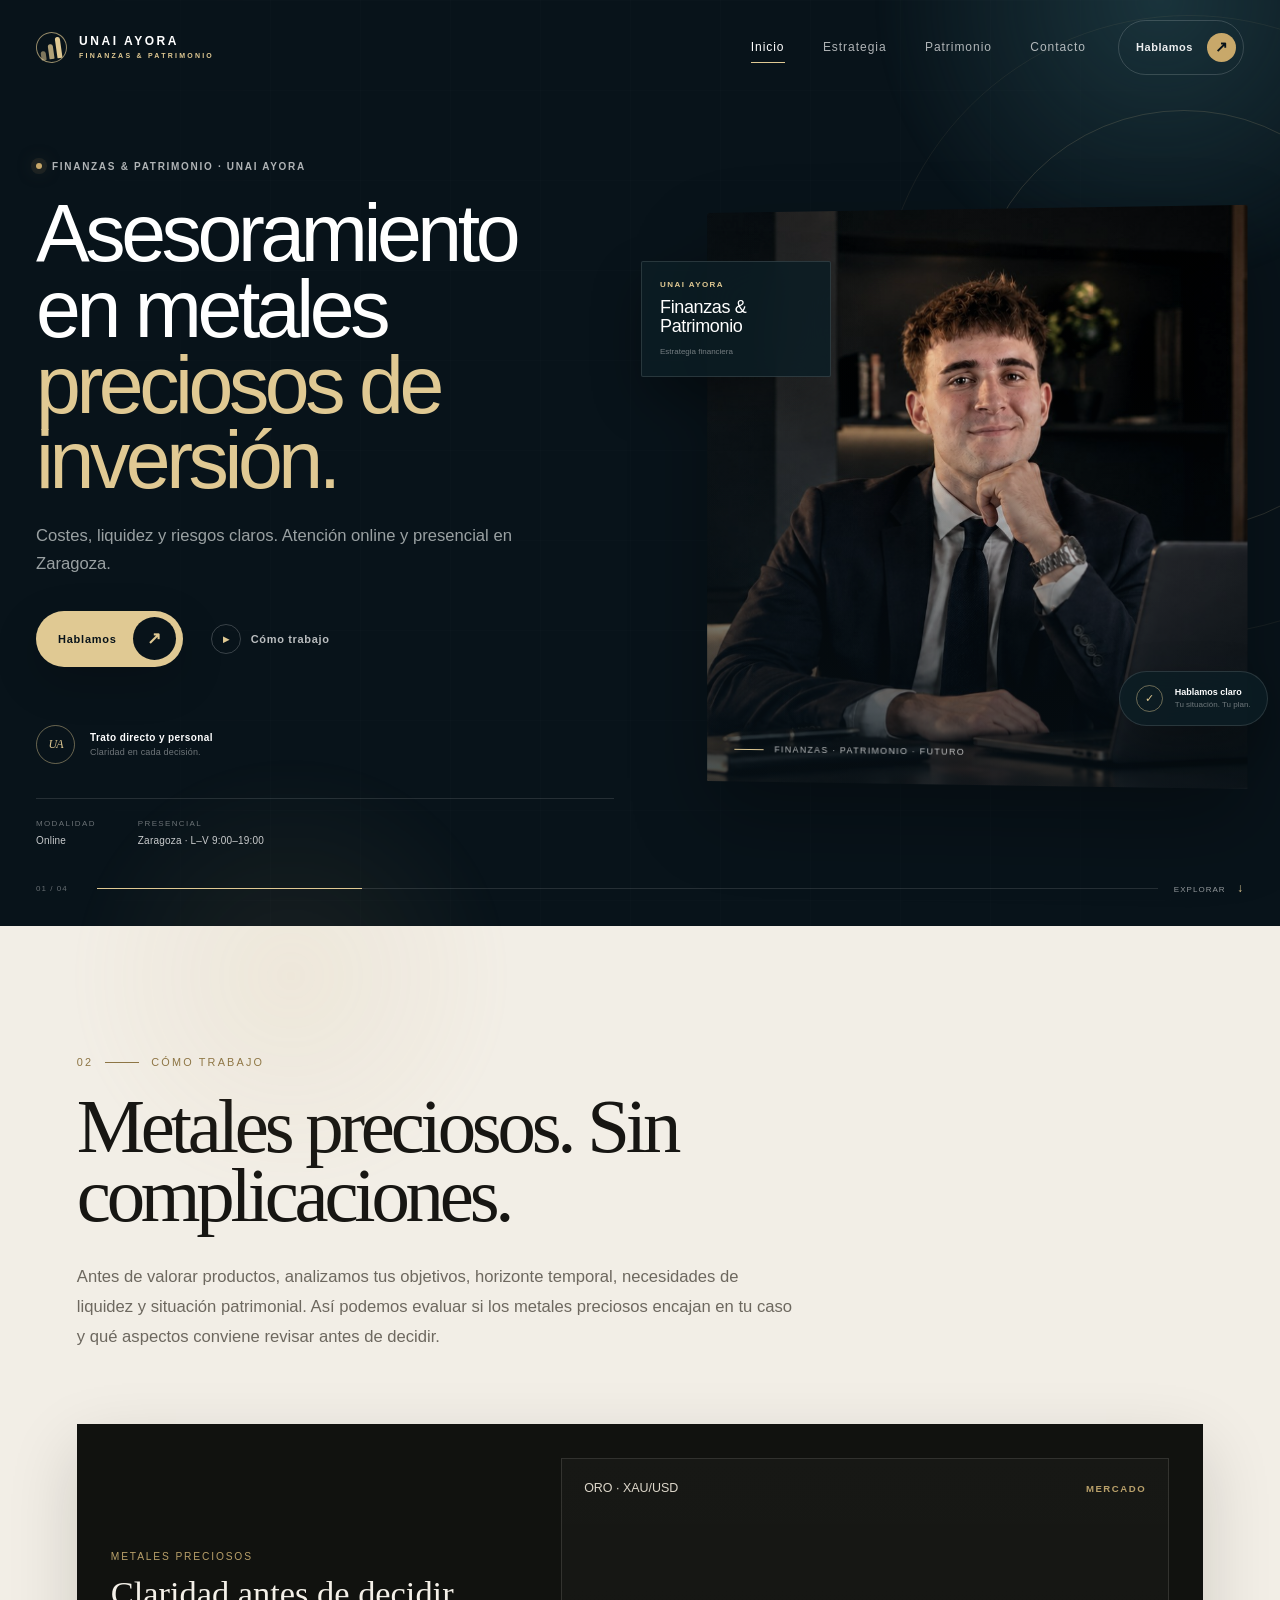
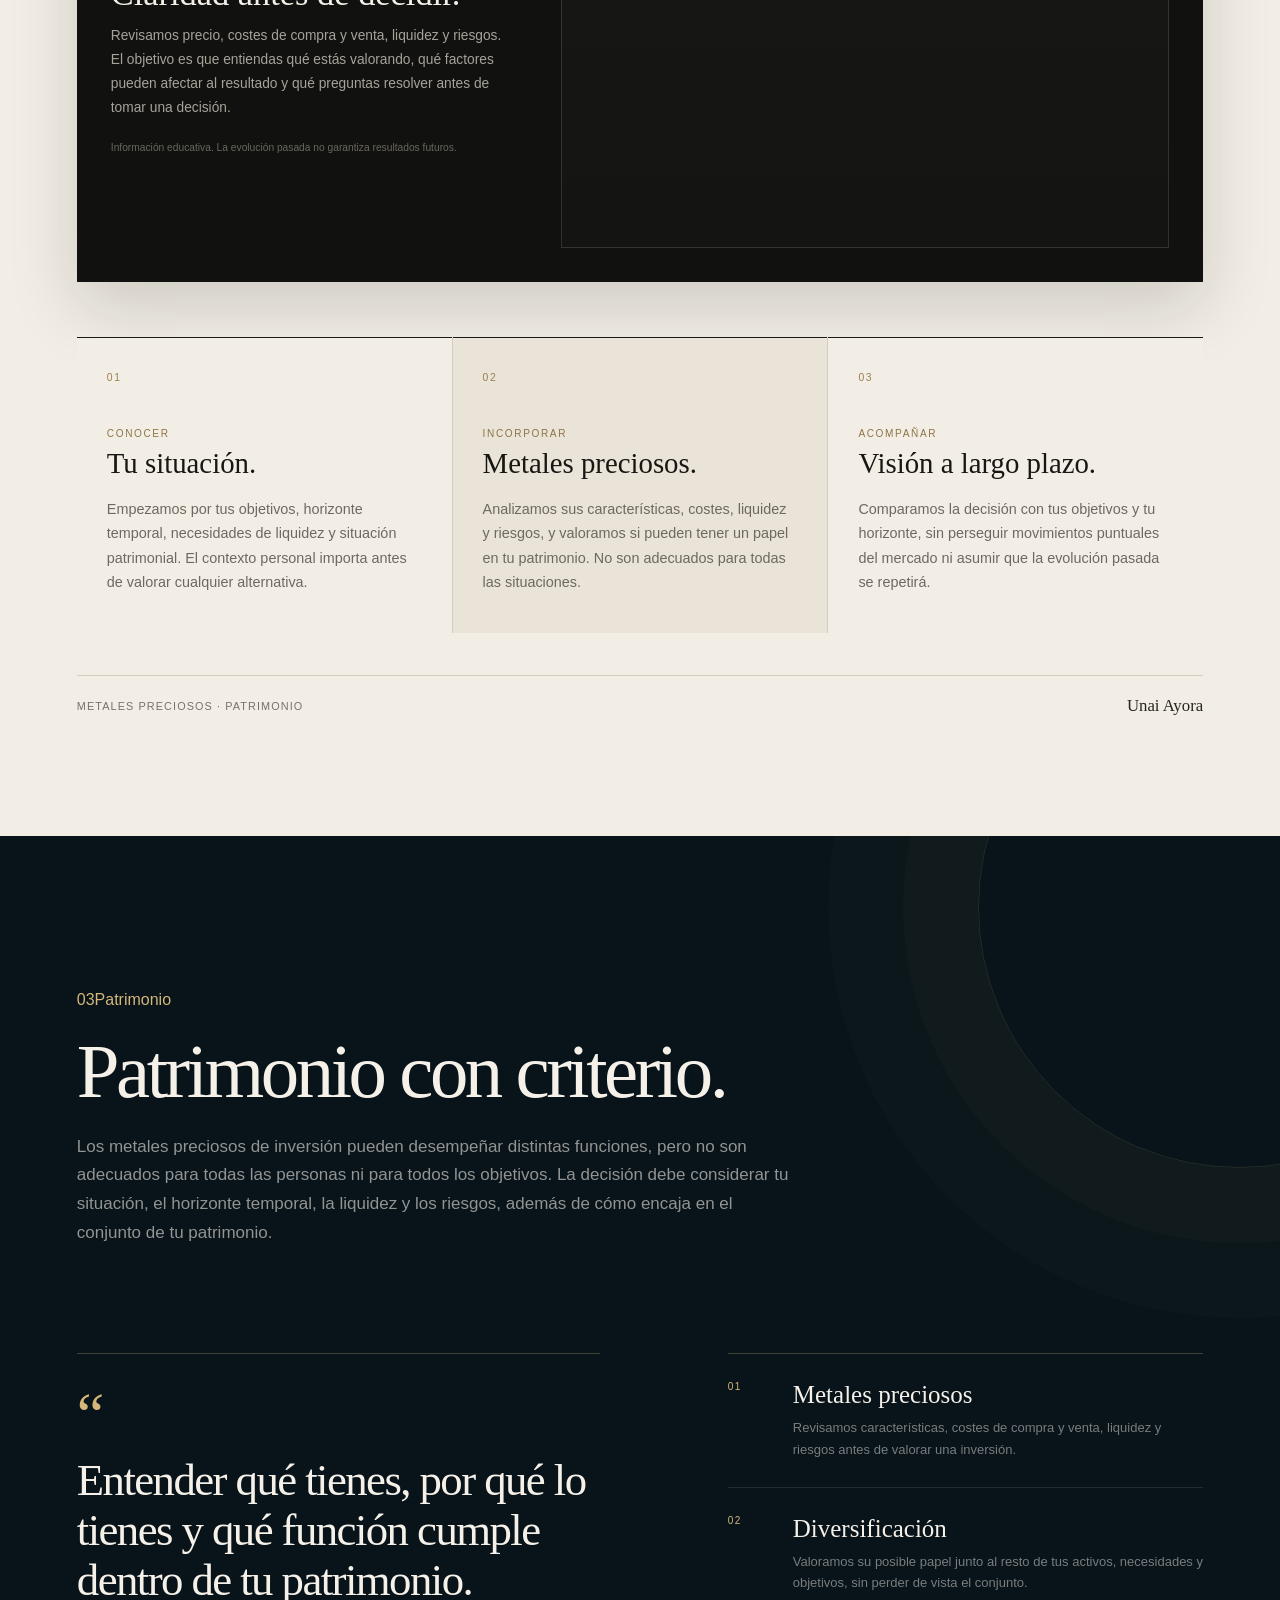
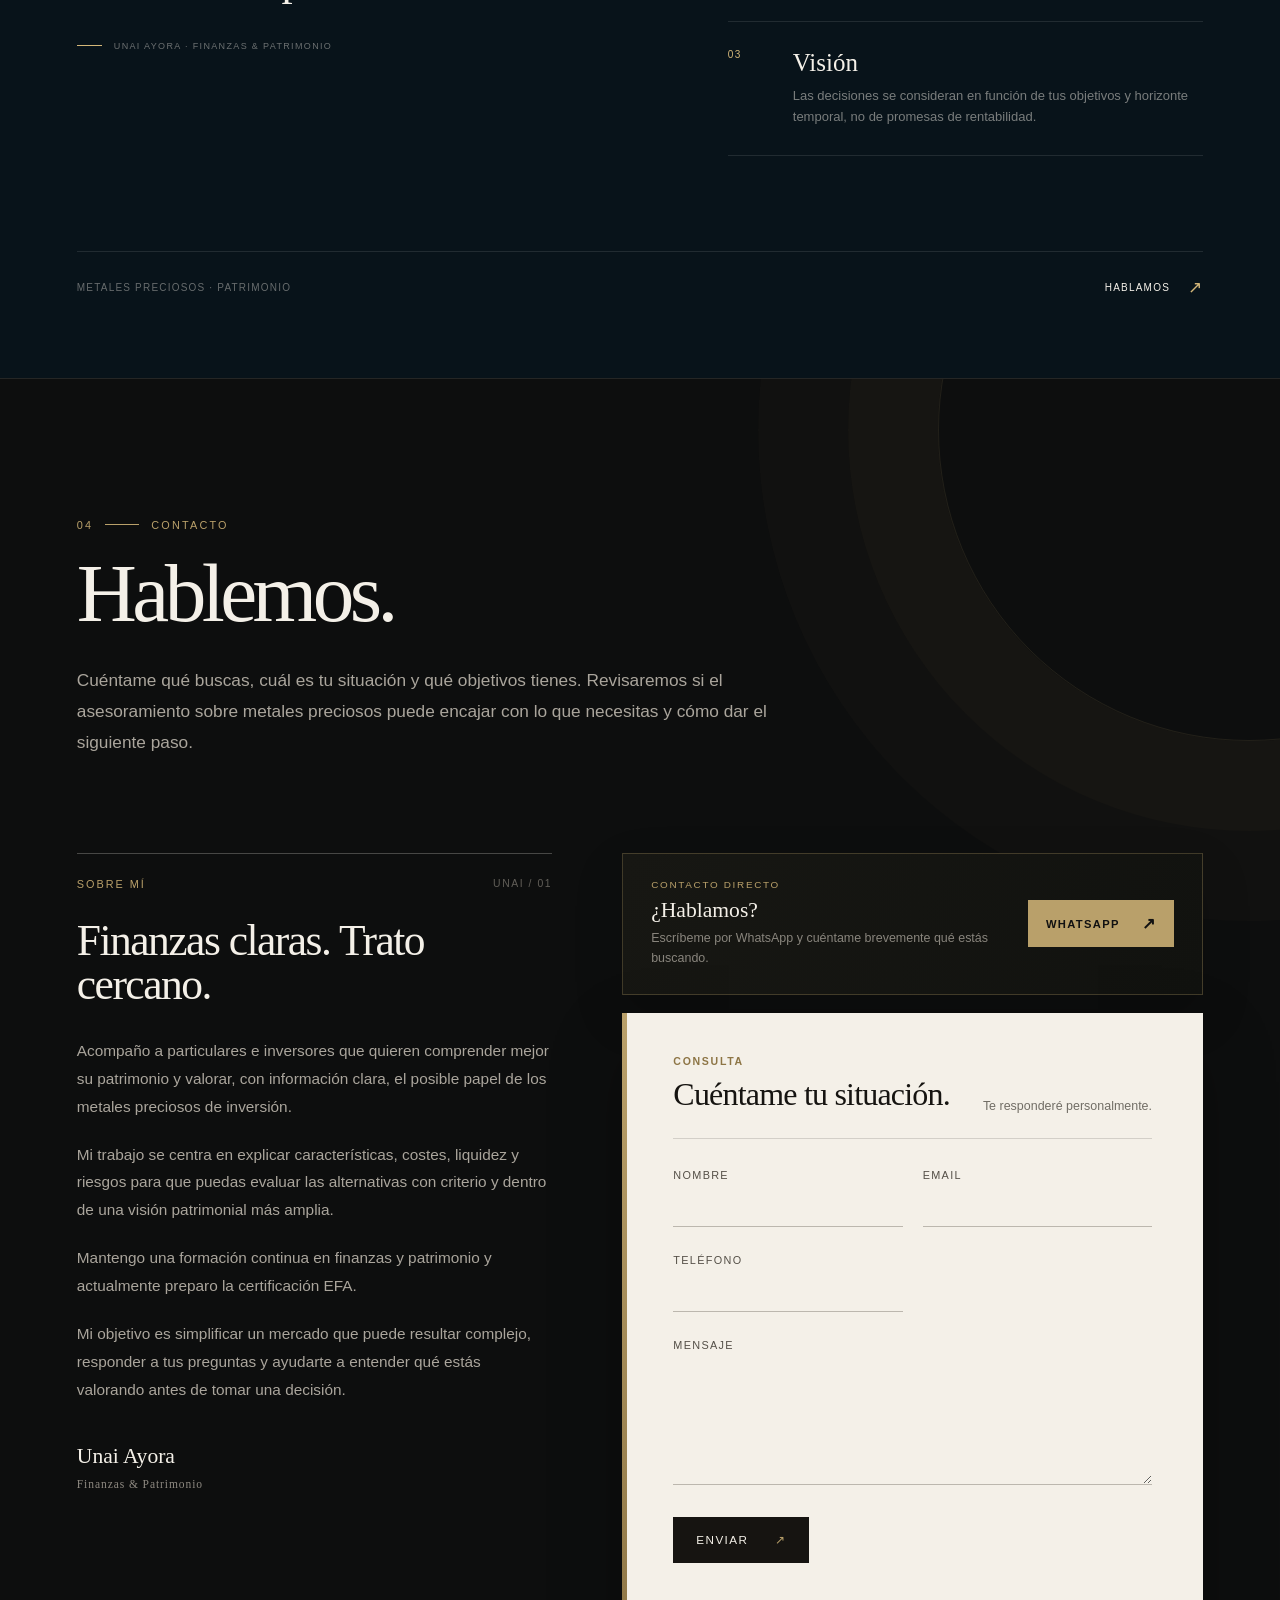
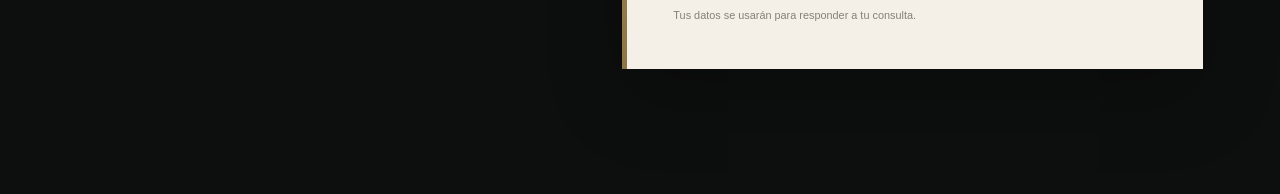
==== commit 3776f923: "Resumir mensaje principal de la landing" ====
--- a/index.html
+++ b/index.html
@@ -6,14 +6,14 @@
   <link rel="icon" type="image/png" href="favicon.png">
   <title>Asesor financiero en metales preciosos | Unai Ayora</title>
 
-<meta name="description" content="Asesoramiento financiero sobre metales preciosos de inversión y patrimonio. Atención online y presencial en Zaragoza. Contacta con Unai Ayora.">
+<meta name="description" content="Asesoramiento sobre metales preciosos de inversión. Atención online y presencial en Zaragoza. Costes, liquidez y riesgos claros.">
 
 <meta name="robots" content="index, follow, max-image-preview:large">
     <!-- Open Graph -->
   <meta property="og:type" content="website">
   <meta property="og:locale" content="es_ES">
   <meta property="og:title" content="Asesor financiero en metales preciosos | Unai Ayora">
-  <meta property="og:description" content="Asesoramiento financiero sobre metales preciosos de inversión y patrimonio. Atención online y presencial en Zaragoza.">
+  <meta property="og:description" content="Asesoramiento sobre metales preciosos de inversión. Atención online y presencial en Zaragoza.">
   <meta property="og:url" content="https://unaiayora.com/">
   <meta property="og:image" content="https://unaiayora.com/hero.jpg">
   <meta property="og:image:type" content="image/jpeg">
@@ -25,7 +25,7 @@
   <!-- Twitter / X -->
   <meta name="twitter:card" content="summary_large_image">
   <meta name="twitter:title" content="Asesor financiero en metales preciosos | Unai Ayora">
-  <meta name="twitter:description" content="Asesoramiento financiero sobre metales preciosos de inversión y patrimonio. Atención online y presencial en Zaragoza.">
+  <meta name="twitter:description" content="Asesoramiento sobre metales preciosos de inversión. Atención online y presencial en Zaragoza.">
   <meta name="twitter:image" content="https://unaiayora.com/hero.jpg">
   <meta name="twitter:image:alt" content="Retrato de Unai Ayora, asesor financiero y patrimonial">
 
@@ -68,8 +68,8 @@
  
      <main>
        <!-- NAHUI-SECTION:inicio START -->
- <section class="hero" id="inicio" aria-labelledby="hero-title"><div class="hero-glow hero-glow-one" aria-hidden="true"></div><div class="hero-glow hero-glow-two" aria-hidden="true"></div><div class="hero-grid" aria-hidden="true"></div><div class="hero-content"><div class="hero-copy"><div class="eyebrow reveal reveal-one"><span class="eyebrow-dot"></span><span>Finanzas &amp; patrimonio · Unai Ayora</span></div><h1 id="hero-title" class="reveal reveal-two">Asesor de metales<br><span>preciosos para tu patrimonio.</span></h1><p class="hero-description reveal reveal-three">
-Asesoramiento financiero sobre metales preciosos de inversión y patrimonio: atención online y presencial en Zaragoza. Claridad sobre costes, liquidez y riesgos.
+ <section class="hero" id="inicio" aria-labelledby="hero-title"><div class="hero-glow hero-glow-one" aria-hidden="true"></div><div class="hero-glow hero-glow-two" aria-hidden="true"></div><div class="hero-grid" aria-hidden="true"></div><div class="hero-content"><div class="hero-copy"><div class="eyebrow reveal reveal-one"><span class="eyebrow-dot"></span><span>Finanzas &amp; patrimonio · Unai Ayora</span></div><h1 id="hero-title" class="reveal reveal-two">Asesoramiento en metales<br><span>preciosos de inversión.</span></h1><p class="hero-description reveal reveal-three">
+Costes, liquidez y riesgos claros. Atención online y presencial en Zaragoza.
 </p><div class="hero-actions reveal reveal-four"><a class="button button-primary" href="#contacto"><span>Hablamos</span><span class="button-icon" aria-hidden="true">↗</span></a><a class="text-link" href="#estrategia"><span class="play-dot" aria-hidden="true">▶</span><span>Cómo trabajo</span></a></div><div class="hero-proof reveal reveal-five"><div class="personal-signature" aria-hidden="true">UA</div><div class="proof-copy"><strong>Trato directo y personal</strong><span>Claridad en cada decisión.</span></div></div><div class="hero-info reveal reveal-five"><div><span>Modalidad</span><strong>Online</strong></div><div><span>Presencial</span><strong>Zaragoza · L–V 9:00–19:00</strong></div></div></div><div class="hero-visual reveal reveal-visual"><div class="visual-frame"><img src="hero.jpg" alt="Retrato de Unai Ayora, asesor financiero y patrimonial" loading="eager" fetchpriority="high"><div class="visual-shade" aria-hidden="true"></div><div class="visual-caption"><span class="caption-line"></span><span>Finanzas · Patrimonio · Futuro</span></div></div><div class="floating-card card-profile"><span class="profile-label">UNAI AYORA</span><strong>Finanzas &amp;<br>Patrimonio</strong><span class="profile-note">Estrategia financiera</span></div><div class="floating-card card-security"><span class="security-icon" aria-hidden="true">✓</span><div><strong>Hablamos claro</strong><span>Tu situación. Tu plan.</span></div></div><div class="visual-orbit orbit-one" aria-hidden="true"></div><div class="visual-orbit orbit-two" aria-hidden="true"></div></div></div><div class="hero-bottom reveal reveal-five"><span>01 / 04</span><div class="scroll-progress"><span></span></div><a href="#estrategia">Explorar <span>↓</span></a></div></section>
  <!-- NAHUI-SECTION:inicio END -->
  
@@ -87,9 +87,9 @@
       <h2 id="estrategia-title">Metales preciosos. Sin complicaciones.</h2>
 
       <p>
-        Antes de hablar de productos, entiendo tu situación, tus objetivos y tu horizonte.
-        Después valoramos si los metales preciosos pueden tener sentido dentro de tu patrimonio
-        y en qué medida.
+        Antes de valorar productos, analizamos tus objetivos, horizonte temporal, necesidades de liquidez
+        y situación patrimonial. Así podemos evaluar si los metales preciosos encajan en tu caso
+        y qué aspectos conviene revisar antes de decidir.
       </p>
     </div>
 
@@ -101,8 +101,9 @@
         <h3>Claridad antes de decidir.</h3>
 
         <p>
-          Precio, costes, liquidez, riesgos y contexto de mercado.
-          Analizamos lo importante para que puedas entender qué estás valorando y por qué.
+          Revisamos precio, costes de compra y venta, liquidez y riesgos.
+          El objetivo es que entiendas qué estás valorando, qué factores pueden afectar al resultado
+          y qué preguntas resolver antes de tomar una decisión.
         </p>
 
         <span class="market-note">
@@ -159,8 +160,8 @@
         <p class="strategy-label">Conocer</p>
         <h3>Tu situación.</h3>
         <p>
-          Hablamos de tus objetivos, tu horizonte temporal, tu liquidez y el contexto
-          de tu patrimonio antes de plantear cualquier decisión.
+          Empezamos por tus objetivos, horizonte temporal, necesidades de liquidez
+          y situación patrimonial. El contexto personal importa antes de valorar cualquier alternativa.
         </p>
       </article>
 
@@ -169,8 +170,8 @@
         <p class="strategy-label">Incorporar</p>
         <h3>Metales preciosos.</h3>
         <p>
-          Valoramos su posible papel dentro de una estrategia diversificada y cómo
-          encajan, o no, con lo que necesitas.
+          Analizamos sus características, costes, liquidez y riesgos, y valoramos si pueden
+          tener un papel en tu patrimonio. No son adecuados para todas las situaciones.
         </p>
       </article>
 
@@ -179,8 +180,8 @@
         <p class="strategy-label">Acompañar</p>
         <h3>Visión a largo plazo.</h3>
         <p>
-          El objetivo no es perseguir el mercado, sino revisar la estrategia cuando
-          sea necesario y mantener el rumbo con criterio.
+          Comparamos la decisión con tus objetivos y tu horizonte, sin perseguir movimientos
+          puntuales del mercado ni asumir que la evolución pasada se repetirá.
         </p>
       </article>
 
@@ -198,13 +199,13 @@
  
  
  <!-- NAHUI-SECTION:patrimonio START -->
- <section class="wealth-section" id="patrimonio" aria-labelledby="wealth-title"><div class="wealth-shell"><div class="wealth-intro"><div class="section-kicker section-kicker-light"><span>03</span><i></i><span>Patrimonio</span></div><h2 id="wealth-title">Patrimonio con criterio.</h2><p>Los metales preciosos pueden formar parte de una estrategia diversificada, pero no tienen sentido de la misma manera para todas las personas. Lo importante es entender qué papel pueden desempeñar dentro de tu patrimonio.</p></div><div class="wealth-layout"><div class="wealth-statement"><span class="statement-mark" aria-hidden="true">“</span><blockquote>Entender qué tienes, por qué lo tienes y qué función cumple dentro de tu patrimonio.</blockquote><div class="statement-author"><span></span><small>Unai Ayora · Finanzas &amp; Patrimonio</small></div></div><div class="wealth-pillars"><article class="wealth-pillar"><span>01</span><div><h3>Metales preciosos</h3><p>Características, costes, liquidez y riesgos para entender qué estás incorporando a tu patrimonio.</p></div></article><article class="wealth-pillar"><span>02</span><div><h3>Diversificación</h3><p>Analizamos su posible lugar junto al resto de tus activos y objetivos, sin perder de vista el conjunto.</p></div></article><article class="wealth-pillar"><span>03</span><div><h3>Visión</h3><p>Una estrategia pensada con objetivos claros, horizonte temporal y una perspectiva de largo plazo.</p></div></article></div></div><div class="wealth-bottom"><span>Metales preciosos · Patrimonio</span><a href="#contacto">Hablamos <b>↗</b></a></div></div></section>
+ <section class="wealth-section" id="patrimonio" aria-labelledby="wealth-title"><div class="wealth-shell"><div class="wealth-intro"><div class="section-kicker section-kicker-light"><span>03</span><i></i><span>Patrimonio</span></div><h2 id="wealth-title">Patrimonio con criterio.</h2><p>Los metales preciosos de inversión pueden desempeñar distintas funciones, pero no son adecuados para todas las personas ni para todos los objetivos. La decisión debe considerar tu situación, el horizonte temporal, la liquidez y los riesgos, además de cómo encaja en el conjunto de tu patrimonio.</p></div><div class="wealth-layout"><div class="wealth-statement"><span class="statement-mark" aria-hidden="true">“</span><blockquote>Entender qué tienes, por qué lo tienes y qué función cumple dentro de tu patrimonio.</blockquote><div class="statement-author"><span></span><small>Unai Ayora · Finanzas &amp; Patrimonio</small></div></div><div class="wealth-pillars"><article class="wealth-pillar"><span>01</span><div><h3>Metales preciosos</h3><p>Revisamos características, costes de compra y venta, liquidez y riesgos antes de valorar una inversión.</p></div></article><article class="wealth-pillar"><span>02</span><div><h3>Diversificación</h3><p>Valoramos su posible papel junto al resto de tus activos, necesidades y objetivos, sin perder de vista el conjunto.</p></div></article><article class="wealth-pillar"><span>03</span><div><h3>Visión</h3><p>Las decisiones se consideran en función de tus objetivos y horizonte temporal, no de promesas de rentabilidad.</p></div></article></div></div><div class="wealth-bottom"><span>Metales preciosos · Patrimonio</span><a href="#contacto">Hablamos <b>↗</b></a></div></div></section>
  <!-- NAHUI-SECTION:patrimonio END -->
  
  
  
  <!-- NAHUI-SECTION:contacto START -->
- <section id="contacto" class="contacto-section" aria-labelledby="contacto-title"><div class="contacto-shell"><div class="contacto-heading"><div class="contacto-kicker"><span>04</span><i></i><span>Contacto</span></div><h2 id="contacto-title">Hablemos.</h2><p class="contacto-intro">Cuéntame qué buscas, cuál es tu situación y qué objetivos tienes. A partir de ahí podemos valorar cómo puedo ayudarte.</p></div><div class="contacto-grid"><article class="sobre-mi-card"><div class="sobre-mi-top"><p class="sobre-mi-label">Sobre mí</p><span class="sobre-mi-index">UNAI / 01</span></div><h3>Finanzas claras. Trato cercano.</h3><div class="bio-copy"><p>Ayudo a particulares e inversores a proteger y estructurar su patrimonio con criterio, buscando que cada decisión tenga sentido dentro de una estrategia más amplia.</p><p>Combino el análisis financiero con una especialización práctica en el <strong>mercado del oro físico de inversión</strong>, con una visión centrada en la comprensión, la planificación y el largo plazo.</p><p>Mantengo una formación continua en finanzas y patrimonio, actualmente orientada a la preparación de la certificación EFA, con el objetivo de seguir ampliando mis conocimientos y ofrecer un acompañamiento cada vez más riguroso y práctico.</p><p>Mi objetivo es simplificar un mercado que puede resultar complejo, explicarte las opciones con claridad y ayudarte a tomar decisiones entendiendo siempre qué estás haciendo y por qué.</p></div><div class="sobre-mi-signature">Unai Ayora<br><span>Finanzas &amp; Patrimonio</span></div></article><div class="contacto-right"><div class="direct-contact-card"><div><span class="direct-eyebrow">Contacto directo</span><strong>¿Hablamos?</strong><span class="direct-note">Escríbeme por WhatsApp y cuéntame brevemente qué estás buscando.</span></div><a class="whatsapp-button" href="https://wa.me/34615577982?text=Hola%20Unai%2C%20he%20visto%20tu%20web%20y%20me%20gustar%C3%ADa%20hablar%20contigo.%20Cuando%20te%20venga%20bien%2C%20podemos%20ponernos%20en%20contacto." target="_blank" rel="noopener noreferrer">WhatsApp <span aria-hidden="true">↗</span></a></div><div class="contacto-form-wrap"><div class="contacto-form-head"><div><span class="form-eyebrow">Consulta</span><h3>Cuéntame tu situación.</h3></div><span class="form-note">Te responderé personalmente.</span></div><form id="contacto-form" class="contacto-form" novalidate=""><div class="contacto-fields"><label>Nombre<input type="text" name="name" autocomplete="name" required=""></label><label>Email<input type="email" name="email" autocomplete="email" required=""></label><label>Teléfono<input type="tel" name="phone" autocomplete="tel" required=""></label><label class="contacto-message">Mensaje<textarea name="message" rows="5" required=""></textarea></label></div><input type="text" name="website" tabindex="-1" autocomplete="off" aria-hidden="true" class="contacto-honeypot"><button type="submit" class="contacto-submit">Enviar <span aria-hidden="true">↗</span></button><p class="contacto-status" id="contacto-status" role="status" aria-live="polite"></p><p class="contacto-legal">Tus datos se usarán para responder a tu consulta.</p></form></div></div></div></div></section>
+ <section id="contacto" class="contacto-section" aria-labelledby="contacto-title"><div class="contacto-shell"><div class="contacto-heading"><div class="contacto-kicker"><span>04</span><i></i><span>Contacto</span></div><h2 id="contacto-title">Hablemos.</h2><p class="contacto-intro">Cuéntame qué buscas, cuál es tu situación y qué objetivos tienes. Revisaremos si el asesoramiento sobre metales preciosos puede encajar con lo que necesitas y cómo dar el siguiente paso.</p></div><div class="contacto-grid"><article class="sobre-mi-card"><div class="sobre-mi-top"><p class="sobre-mi-label">Sobre mí</p><span class="sobre-mi-index">UNAI / 01</span></div><h3>Finanzas claras. Trato cercano.</h3><div class="bio-copy"><p>Acompaño a particulares e inversores que quieren comprender mejor su patrimonio y valorar, con información clara, el posible papel de los metales preciosos de inversión.</p><p>Mi trabajo se centra en explicar características, costes, liquidez y riesgos para que puedas evaluar las alternativas con criterio y dentro de una visión patrimonial más amplia.</p><p>Mantengo una formación continua en finanzas y patrimonio y actualmente preparo la certificación EFA.</p><p>Mi objetivo es simplificar un mercado que puede resultar complejo, responder a tus preguntas y ayudarte a entender qué estás valorando antes de tomar una decisión.</p></div><div class="sobre-mi-signature">Unai Ayora<br><span>Finanzas &amp; Patrimonio</span></div></article><div class="contacto-right"><div class="direct-contact-card"><div><span class="direct-eyebrow">Contacto directo</span><strong>¿Hablamos?</strong><span class="direct-note">Escríbeme por WhatsApp y cuéntame brevemente qué estás buscando.</span></div><a class="whatsapp-button" href="https://wa.me/34615577982?text=Hola%20Unai%2C%20he%20visto%20tu%20web%20y%20me%20gustar%C3%ADa%20hablar%20contigo.%20Cuando%20te%20venga%20bien%2C%20podemos%20ponernos%20en%20contacto." target="_blank" rel="noopener noreferrer">WhatsApp <span aria-hidden="true">↗</span></a></div><div class="contacto-form-wrap"><div class="contacto-form-head"><div><span class="form-eyebrow">Consulta</span><h3>Cuéntame tu situación.</h3></div><span class="form-note">Te responderé personalmente.</span></div><form id="contacto-form" class="contacto-form" novalidate=""><div class="contacto-fields"><label>Nombre<input type="text" name="name" autocomplete="name" required=""></label><label>Email<input type="email" name="email" autocomplete="email" required=""></label><label>Teléfono<input type="tel" name="phone" autocomplete="tel" required=""></label><label class="contacto-message">Mensaje<textarea name="message" rows="5" required=""></textarea></label></div><input type="text" name="website" tabindex="-1" autocomplete="off" aria-hidden="true" class="contacto-honeypot"><button type="submit" class="contacto-submit">Enviar <span aria-hidden="true">↗</span></button><p class="contacto-status" id="contacto-status" role="status" aria-live="polite"></p><p class="contacto-legal">Tus datos se usarán para responder a tu consulta.</p></form></div></div></div></div></section>
  <!-- NAHUI-SECTION:contacto END -->
  
  </main>
@@ -229,12 +230,11 @@
     {
       "@type": "Service",
       "@id": "https://unaiayora.com/#service",
-      "name": "Asesoramiento financiero y patrimonial",
-      "description": "Asesoramiento financiero sobre metales preciosos de inversión y patrimonio, con atención online y presencial en Zaragoza.",
+      "name": "Asesoramiento sobre metales preciosos de inversión",
+      "description": "Asesoramiento sobre metales preciosos de inversión y su posible papel en el patrimonio, con atención online y presencial en Zaragoza.",
       "serviceType": [
-        "Asesoramiento financiero",
-        "Planificación financiera",
-        "Planificación patrimonial",
+        "Asesoramiento sobre metales preciosos de inversión",
+        "Orientación patrimonial",
         "Metales preciosos de inversión"
       ],
       "provider": {
